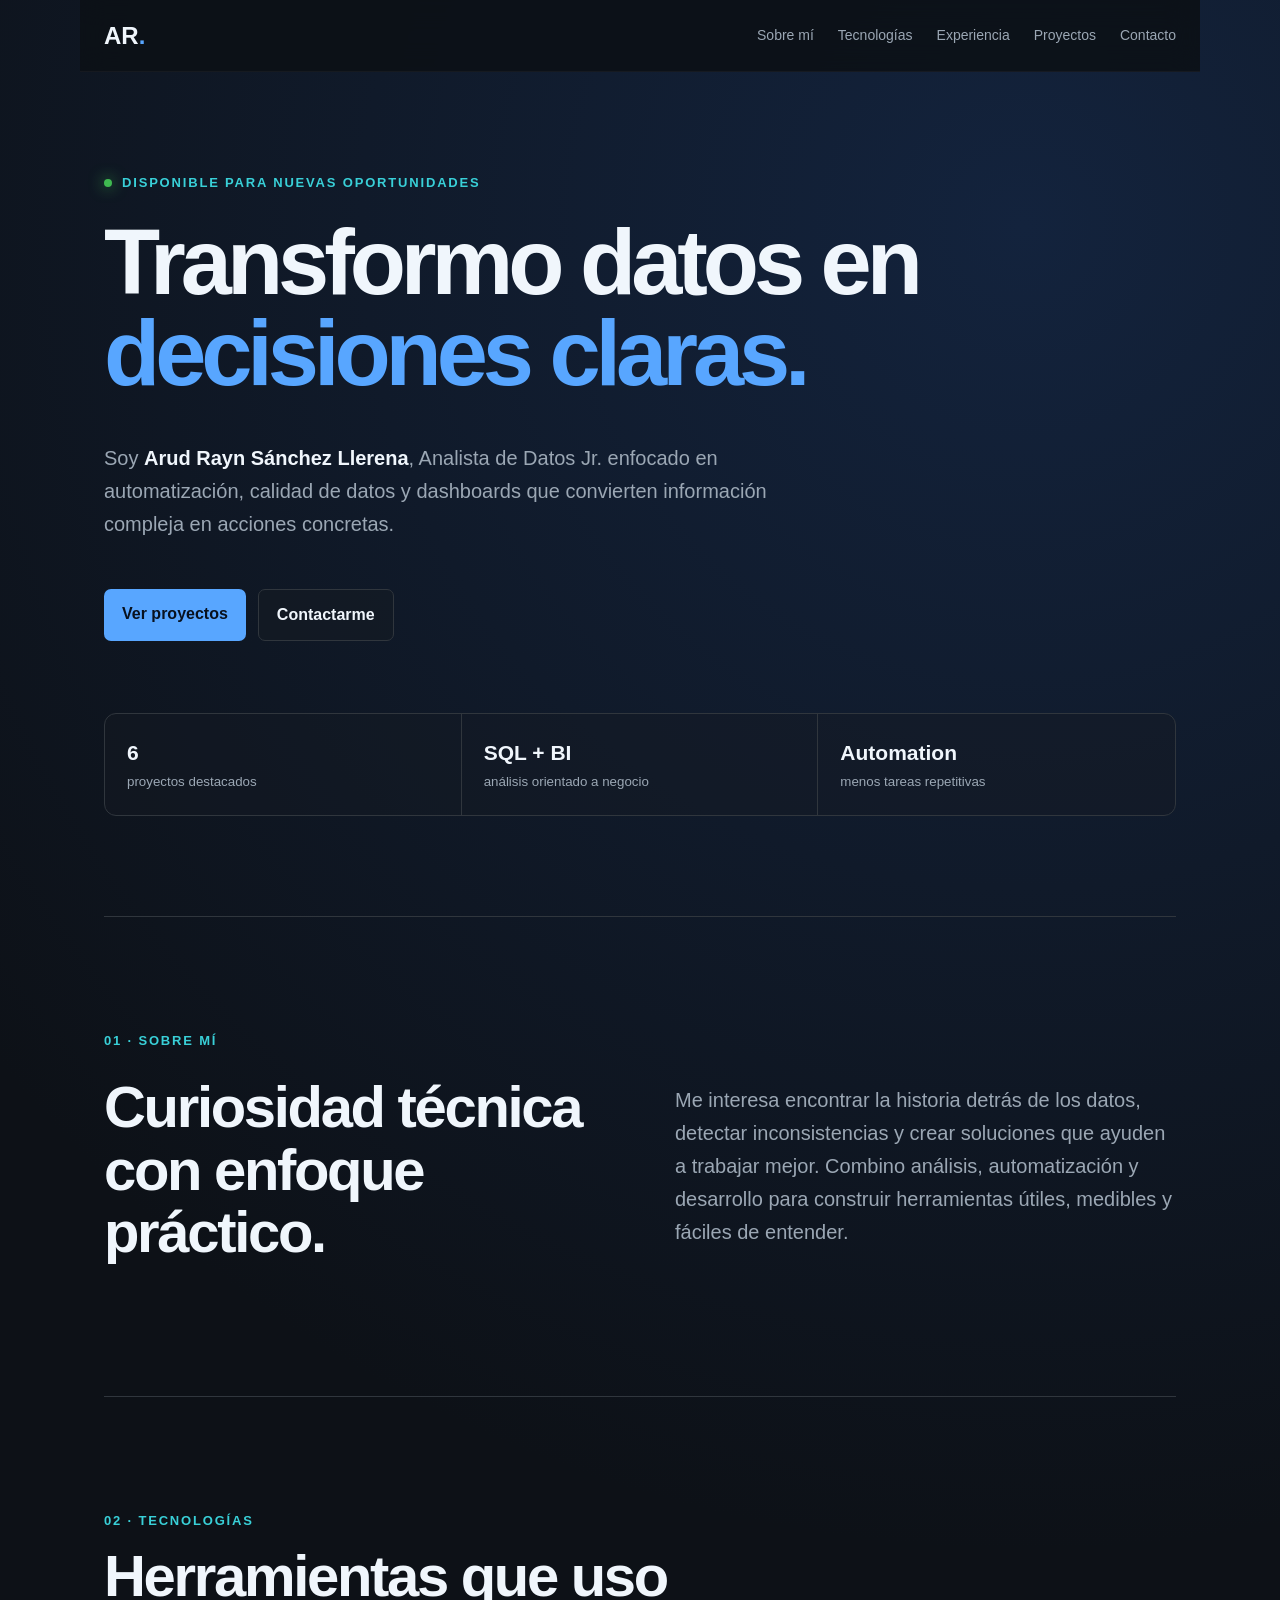
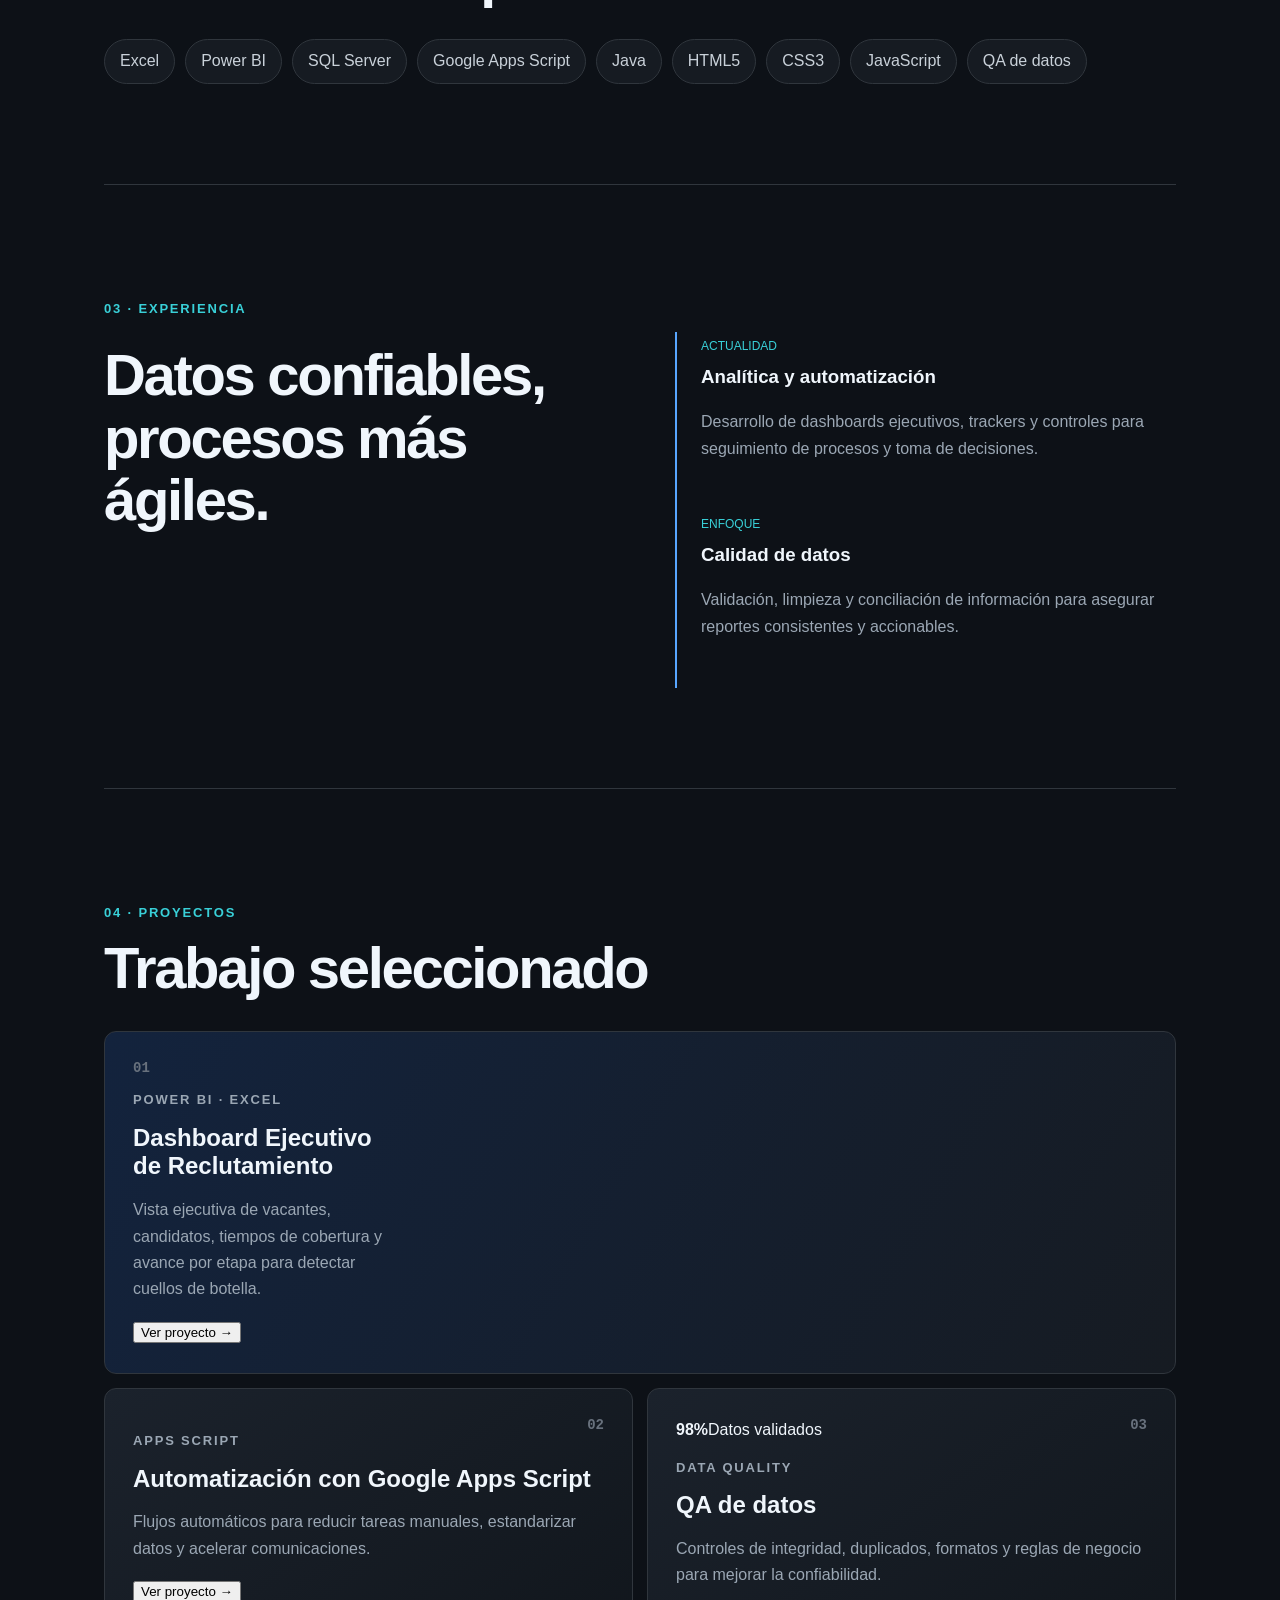
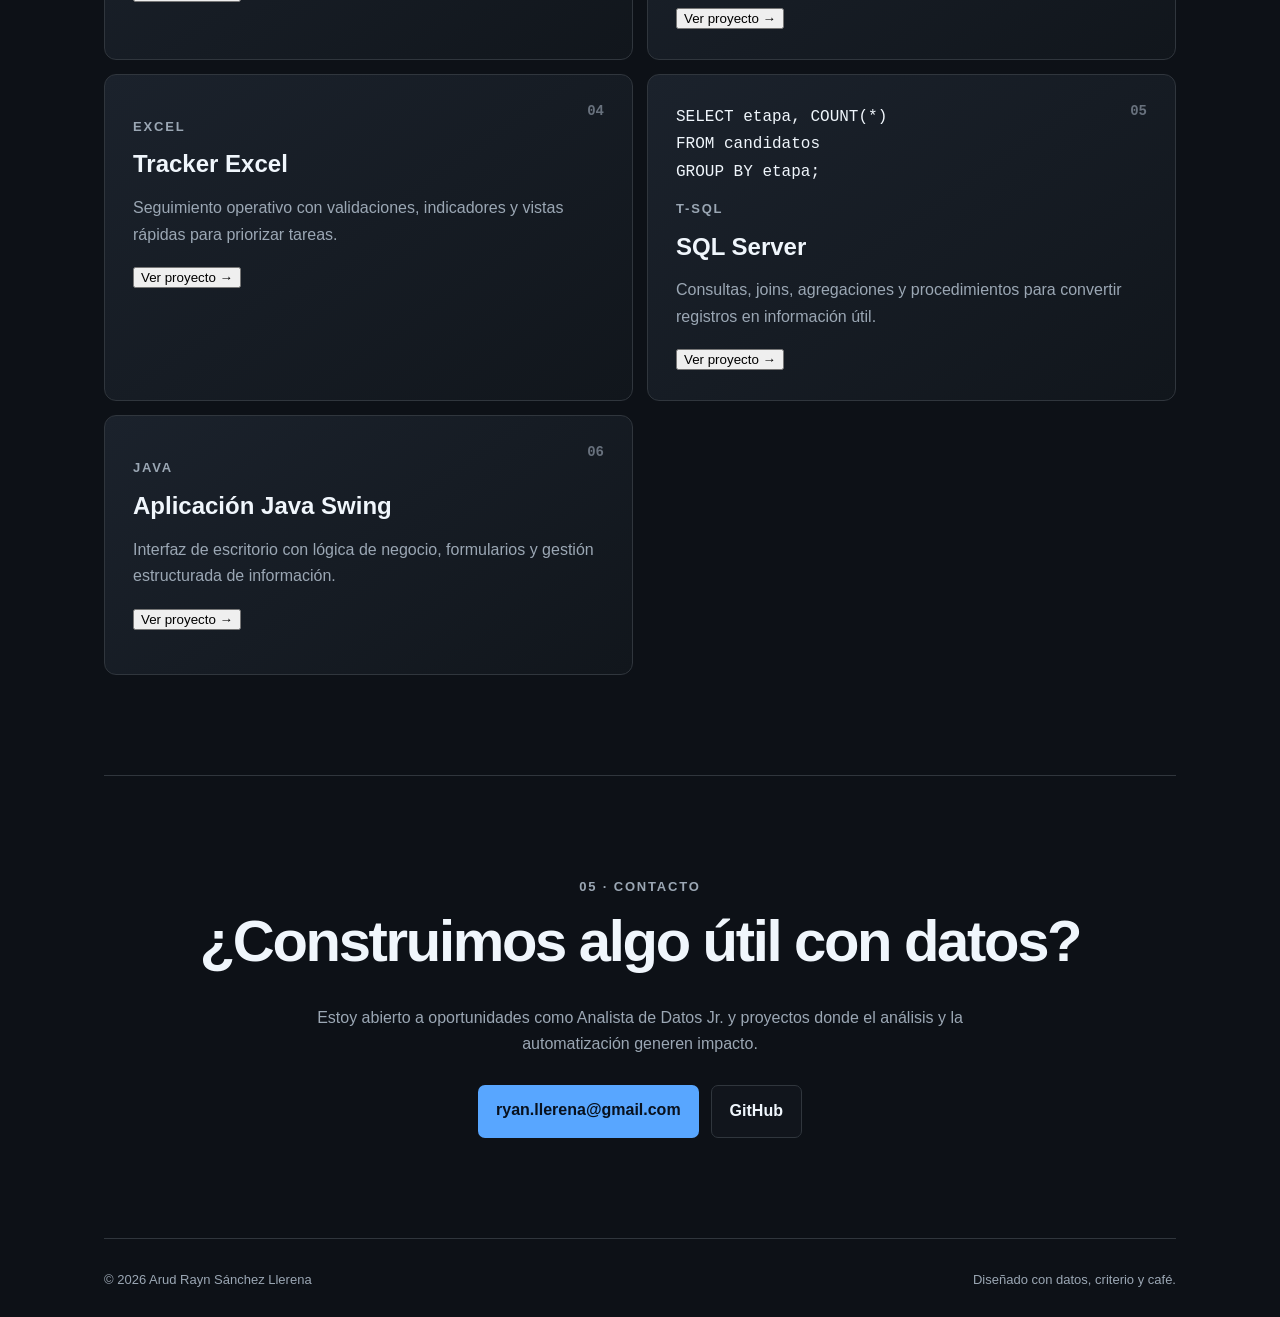
==== index.html @ bf677f5f "Añadir vistas navegables de proyectos" ====
<!doctype html>
<html lang="es">
<head>
  <meta charset="utf-8"><meta name="viewport" content="width=device-width,initial-scale=1">
  <meta name="description" content="Portafolio de Arud Rayn Sánchez Llerena, Analista de Datos Jr.">
  <title>Arud Rayn Sánchez Llerena | Analista de Datos Jr.</title>
  <link rel="stylesheet" href="styles.css"><link rel="stylesheet" href="projects.css">
</head>
<body>
  <header class="nav"><a class="brand" href="#inicio">AR<span>.</span></a><button class="menu" aria-label="Abrir menú" aria-expanded="false">☰</button><nav><a href="#sobre-mi">Sobre mí</a><a href="#tecnologias">Tecnologías</a><a href="#experiencia">Experiencia</a><a href="#proyectos">Proyectos</a><a href="#contacto">Contacto</a></nav></header>
  <main>
    <section id="inicio" class="hero"><div class="eyebrow">Disponible para nuevas oportunidades</div><h1>Transformo datos en <span>decisiones claras.</span></h1><p class="lead">Soy <strong>Arud Rayn Sánchez Llerena</strong>, Analista de Datos Jr. enfocado en automatización, calidad de datos y dashboards que convierten información compleja en acciones concretas.</p><div class="actions"><a class="primary" href="#proyectos">Ver proyectos</a><a class="secondary" href="mailto:ryan.llerena@gmail.com">Contactarme</a></div><div class="metrics"><div><b>6</b><small>proyectos destacados</small></div><div><b>SQL + BI</b><small>análisis orientado a negocio</small></div><div><b>Automation</b><small>menos tareas repetitivas</small></div></div></section>
    <section id="sobre-mi"><p class="kicker">01 · Sobre mí</p><div class="split"><h2>Curiosidad técnica con enfoque práctico.</h2><p>Me interesa encontrar la historia detrás de los datos, detectar inconsistencias y crear soluciones que ayuden a trabajar mejor. Combino análisis, automatización y desarrollo para construir herramientas útiles, medibles y fáciles de entender.</p></div></section>
    <section id="tecnologias"><p class="kicker">02 · Tecnologías</p><h2>Herramientas que uso</h2><div class="chips"><span>Excel</span><span>Power BI</span><span>SQL Server</span><span>Google Apps Script</span><span>Java</span><span>HTML5</span><span>CSS3</span><span>JavaScript</span><span>QA de datos</span></div></section>
    <section id="experiencia"><p class="kicker">03 · Experiencia</p><div class="split"><h2>Datos confiables, procesos más ágiles.</h2><div class="timeline"><article><time>Actualidad</time><h3>Analítica y automatización</h3><p>Desarrollo de dashboards ejecutivos, trackers y controles para seguimiento de procesos y toma de decisiones.</p></article><article><time>Enfoque</time><h3>Calidad de datos</h3><p>Validación, limpieza y conciliación de información para asegurar reportes consistentes y accionables.</p></article></div></div></section>
    <section id="proyectos"><p class="kicker">04 · Proyectos</p><h2>Trabajo seleccionado</h2><div class="grid">
      <article class="featured project" data-project="reclutamiento"><span class="num">01</span><div class="project-preview dashboard"><div class="mini-kpis"><i></i><i></i><i></i></div><div class="mini-chart"><b></b><b></b><b></b><b></b><b></b></div></div><div><p class="tag">Power BI · Excel</p><h3>Dashboard Ejecutivo de Reclutamiento</h3><p>Vista ejecutiva de vacantes, candidatos, tiempos de cobertura y avance por etapa para detectar cuellos de botella.</p><button class="view-project">Ver proyecto →</button></div></article>
      <article class="project" data-project="apps-script"><span class="num">02</span><div class="project-preview flow"><i></i><b></b><i></i><b></b><i></i></div><p class="tag">Apps Script</p><h3>Automatización con Google Apps Script</h3><p>Flujos automáticos para reducir tareas manuales, estandarizar datos y acelerar comunicaciones.</p><button class="view-project">Ver proyecto →</button></article>
      <article class="project" data-project="qa"><span class="num">03</span><div class="project-preview quality"><b>98%</b><span>Datos validados</span><i></i></div><p class="tag">Data Quality</p><h3>QA de datos</h3><p>Controles de integridad, duplicados, formatos y reglas de negocio para mejorar la confiabilidad.</p><button class="view-project">Ver proyecto →</button></article>
      <article class="project" data-project="excel"><span class="num">04</span><div class="project-preview sheet"><i></i><i></i><i></i><i></i><i></i><i></i><i></i><i></i></div><p class="tag">Excel</p><h3>Tracker Excel</h3><p>Seguimiento operativo con validaciones, indicadores y vistas rápidas para priorizar tareas.</p><button class="view-project">Ver proyecto →</button></article>
      <article class="project" data-project="sql"><span class="num">05</span><div class="project-preview code"><code>SELECT etapa, COUNT(*)<br>FROM candidatos<br>GROUP BY etapa;</code></div><p class="tag">T-SQL</p><h3>SQL Server</h3><p>Consultas, joins, agregaciones y procedimientos para convertir registros en información útil.</p><button class="view-project">Ver proyecto →</button></article>
      <article class="project" data-project="java"><span class="num">06</span><div class="project-preview window"><i></i><div><b></b><b></b><b></b></div></div><p class="tag">Java</p><h3>Aplicación Java Swing</h3><p>Interfaz de escritorio con lógica de negocio, formularios y gestión estructurada de información.</p><button class="view-project">Ver proyecto →</button></article>
    </div></section>
    <dialog id="project-dialog"><button class="close" aria-label="Cerrar">×</button><p class="kicker" id="modal-tag"></p><h2 id="modal-title"></h2><p id="modal-description"></p><div class="case-grid"><div><small>Objetivo</small><p id="modal-objective"></p></div><div><small>Proceso</small><p id="modal-process"></p></div><div><small>Herramientas</small><p id="modal-tools"></p></div></div><p class="demo-note">Caso demostrativo del portafolio. Las capturas y archivos reales se pueden incorporar después.</p></dialog>
    <section id="contacto" class="contact"><p class="kicker">05 · Contacto</p><h2>¿Construimos algo útil con datos?</h2><p>Estoy abierto a oportunidades como Analista de Datos Jr. y proyectos donde el análisis y la automatización generen impacto.</p><div class="actions"><a class="primary" href="mailto:ryan.llerena@gmail.com">ryan.llerena@gmail.com</a><a class="secondary" href="https://github.com/ryanllerena-oss" target="_blank" rel="noreferrer">GitHub</a></div></section>
  </main><footer><span>© <span id="year"></span> Arud Rayn Sánchez Llerena</span><span>Diseñado con datos, criterio y café.</span></footer><script src="script.js"></script><script src="projects.js"></script>
</body></html>
---- styles.css ----
:root{--bg:#0d1117;--panel:#161b22;--line:#30363d;--text:#f0f6fc;--muted:#9ba7b4;--blue:#58a6ff;--cyan:#39d0d8;--max:1120px}*{box-sizing:border-box}html{scroll-behavior:smooth}body{margin:0;background:radial-gradient(circle at 80% 5%,#13233d 0,transparent 30%),var(--bg);color:var(--text);font:16px/1.65 Inter,"Segoe UI",sans-serif}.nav{height:72px;display:flex;align-items:center;justify-content:space-between;max-width:var(--max);margin:auto;padding:0 24px;position:sticky;top:0;z-index:10;background:#0d1117e8;backdrop-filter:blur(14px);border-bottom:1px solid #ffffff0a}.brand{font-size:24px;font-weight:800;color:var(--text);text-decoration:none}.brand span,.hero h1 span{color:var(--blue)}nav{display:flex;gap:24px}nav a{color:var(--muted);text-decoration:none;font-size:14px}nav a:hover{color:var(--text)}.menu{display:none;background:none;border:0;color:white;font-size:24px}main,footer{max-width:var(--max);margin:auto;padding:0 24px}section{padding:100px 0;border-bottom:1px solid var(--line)}.hero{min-height:calc(100vh - 72px);display:flex;flex-direction:column;justify-content:center}.eyebrow,.kicker,.tag{color:var(--cyan);font-size:13px;text-transform:uppercase;letter-spacing:.14em;font-weight:700}.eyebrow:before{content:"";display:inline-block;width:8px;height:8px;border-radius:50%;background:#3fb950;box-shadow:0 0 15px #3fb950;margin-right:10px}.hero h1{max-width:900px;font-size:clamp(48px,8vw,92px);line-height:.98;letter-spacing:-.055em;margin:24px 0}.lead{max-width:740px;color:var(--muted);font-size:20px}.lead strong{color:var(--text)}.actions{display:flex;gap:12px;margin-top:28px}.actions a{padding:12px 18px;border-radius:7px;text-decoration:none;font-weight:700}.primary{background:var(--blue);color:#08111e}.secondary{border:1px solid var(--line);color:var(--text);background:#161b2288}.metrics{display:grid;grid-template-columns:repeat(3,1fr);margin-top:72px;border:1px solid var(--line);border-radius:12px;background:#161b2270}.metrics div{padding:22px;border-right:1px solid var(--line)}.metrics div:last-child{border:0}.metrics b,.metrics small{display:block}.metrics b{font-size:21px}.metrics small{color:var(--muted)}h2{font-size:clamp(34px,5vw,58px);line-height:1.08;letter-spacing:-.04em;margin:12px 0 32px}.split{display:grid;grid-template-columns:1fr 1fr;gap:70px}.split>p{font-size:20px;color:var(--muted)}.chips{display:flex;flex-wrap:wrap;gap:10px}.chips span{background:var(--panel);border:1px solid var(--line);border-radius:100px;padding:8px 15px;color:#c9d1d9}.timeline article{border-left:2px solid var(--blue);padding:0 0 32px 24px}.timeline time{color:var(--cyan);font-size:12px;text-transform:uppercase}.timeline h3{margin:4px 0}.timeline p,.grid p,.contact>p{color:var(--muted)}.grid{display:grid;grid-template-columns:repeat(2,1fr);gap:14px}.grid article{min-height:260px;background:linear-gradient(145deg,#1b222c,#11161c);border:1px solid var(--line);border-radius:12px;padding:28px;transition:.25s}.grid article:hover{transform:translateY(-4px);border-color:#58a6ff80}.grid .featured{grid-column:span 2;display:grid;grid-template-columns:1fr 3fr;background:linear-gradient(120deg,#13233d,#161b22)}.num{float:right;color:#68717d;font:700 14px monospace}.grid h3{font-size:24px;line-height:1.2;margin:10px 0}.contact{text-align:center}.contact p{max-width:650px;margin:auto}.contact .actions{justify-content:center}footer{display:flex;justify-content:space-between;padding-top:30px;padding-bottom:30px;color:var(--muted);font-size:13px}@media(max-width:720px){nav{display:none;position:absolute;top:72px;left:0;right:0;padding:24px;background:var(--panel);flex-direction:column}nav.open{display:flex}.menu{display:block}.hero h1{font-size:52px}.metrics,.split,.grid{grid-template-columns:1fr}.metrics div{border-right:0;border-bottom:1px solid var(--line)}.grid .featured{grid-column:auto;display:block}section{padding:72px 0}.actions{flex-wrap:wrap}footer{display:block}.split{gap:20px}}
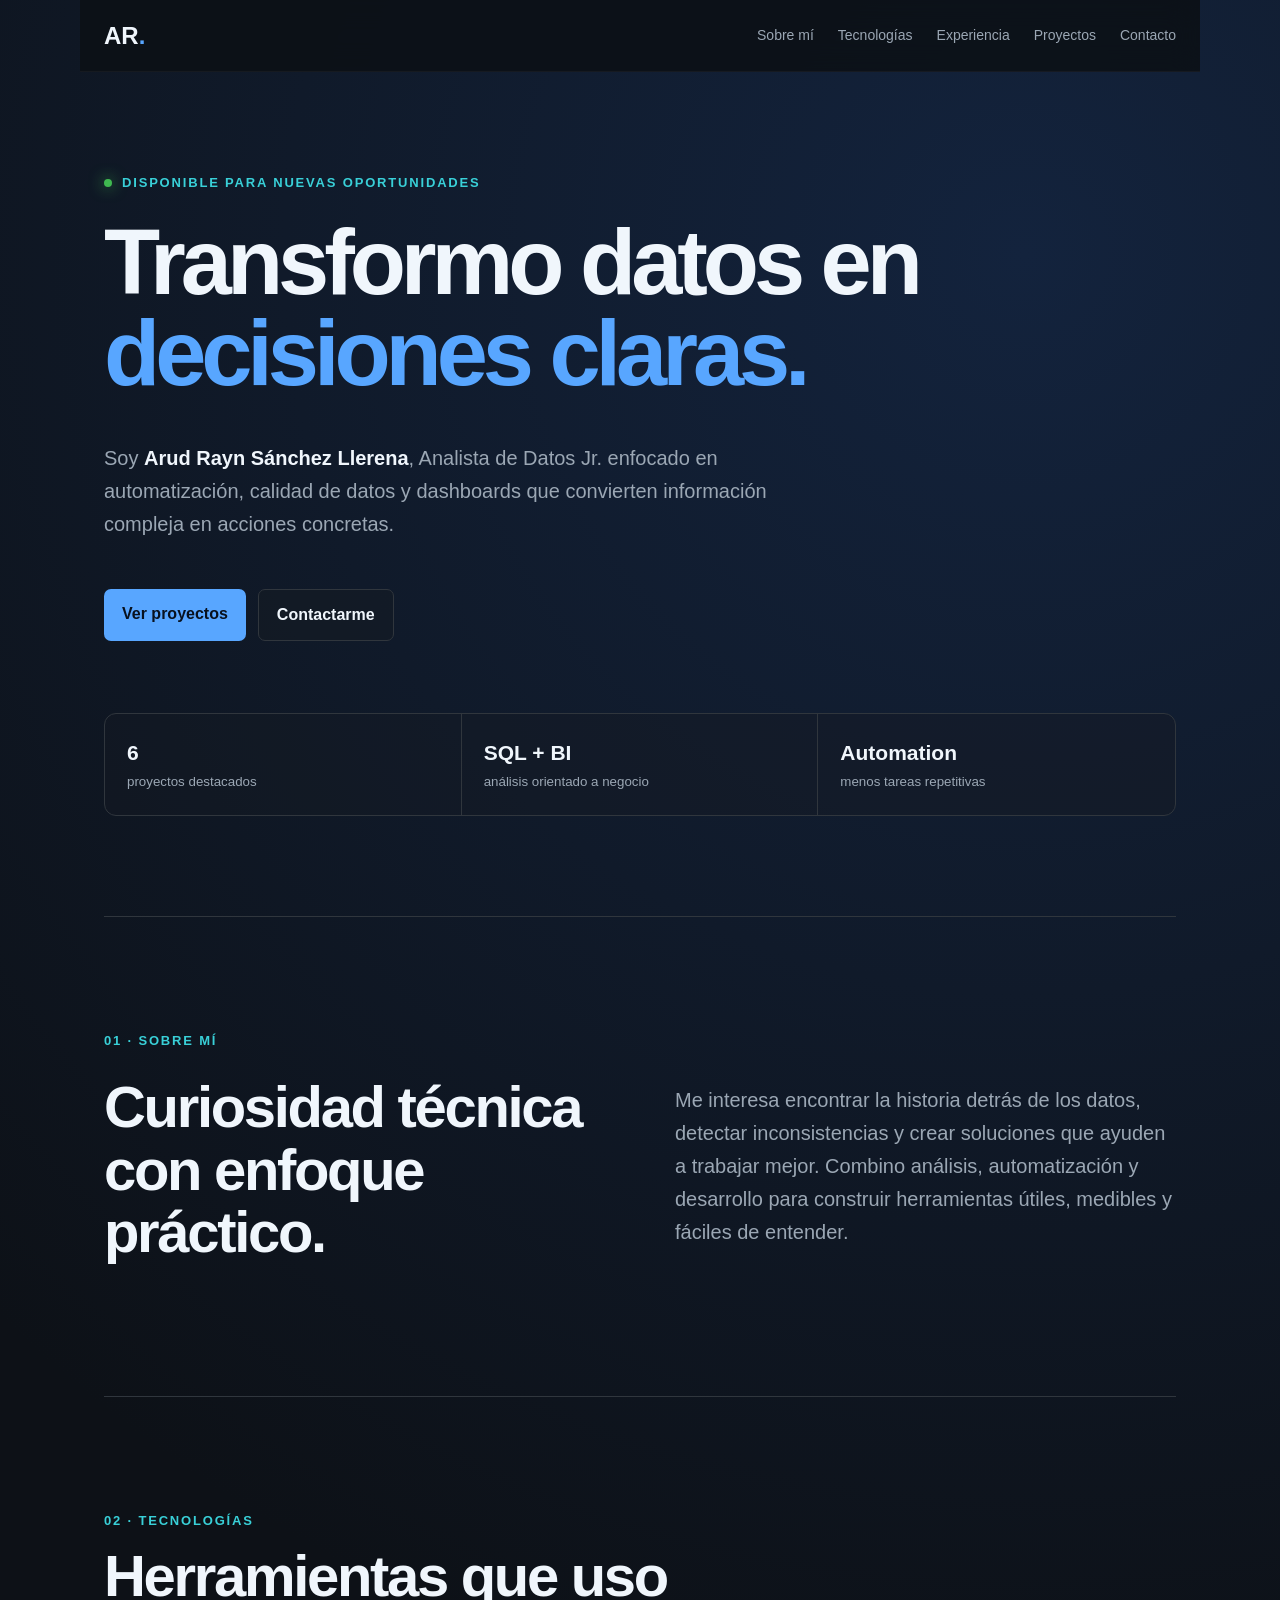
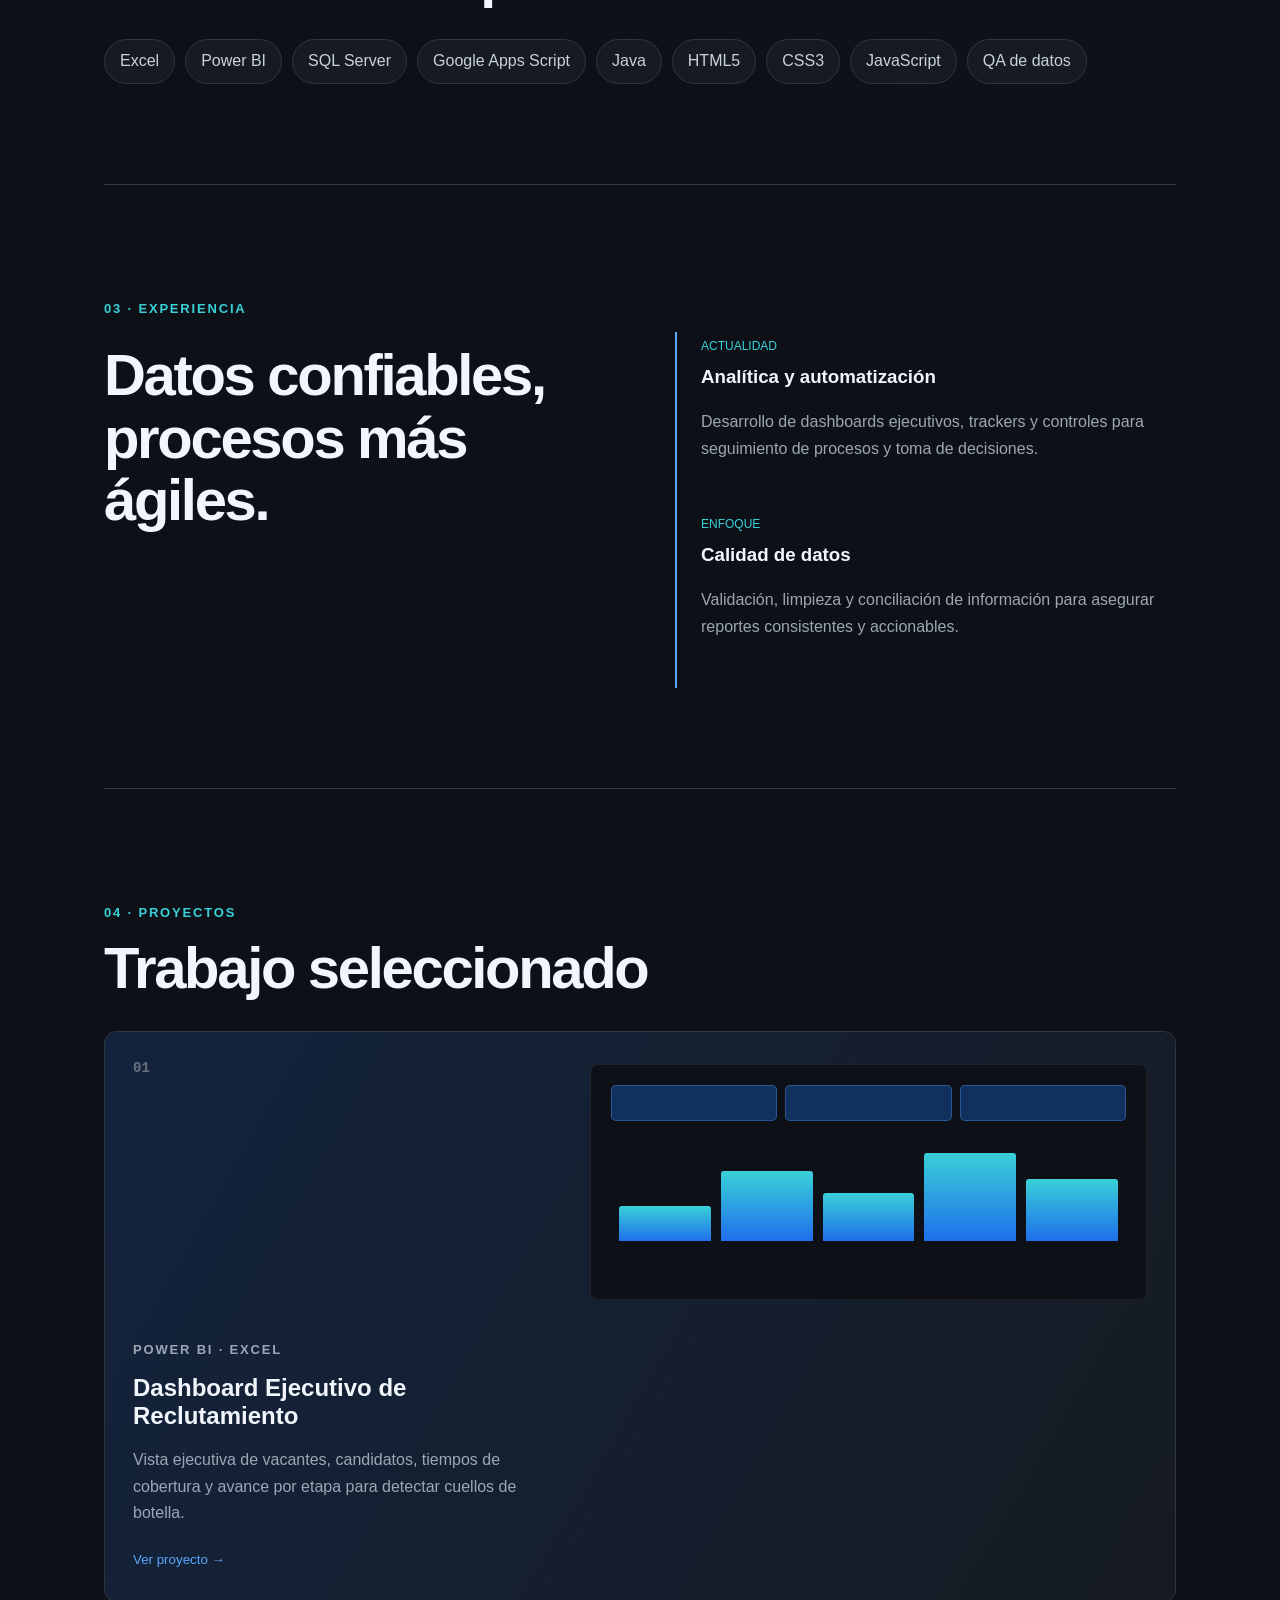
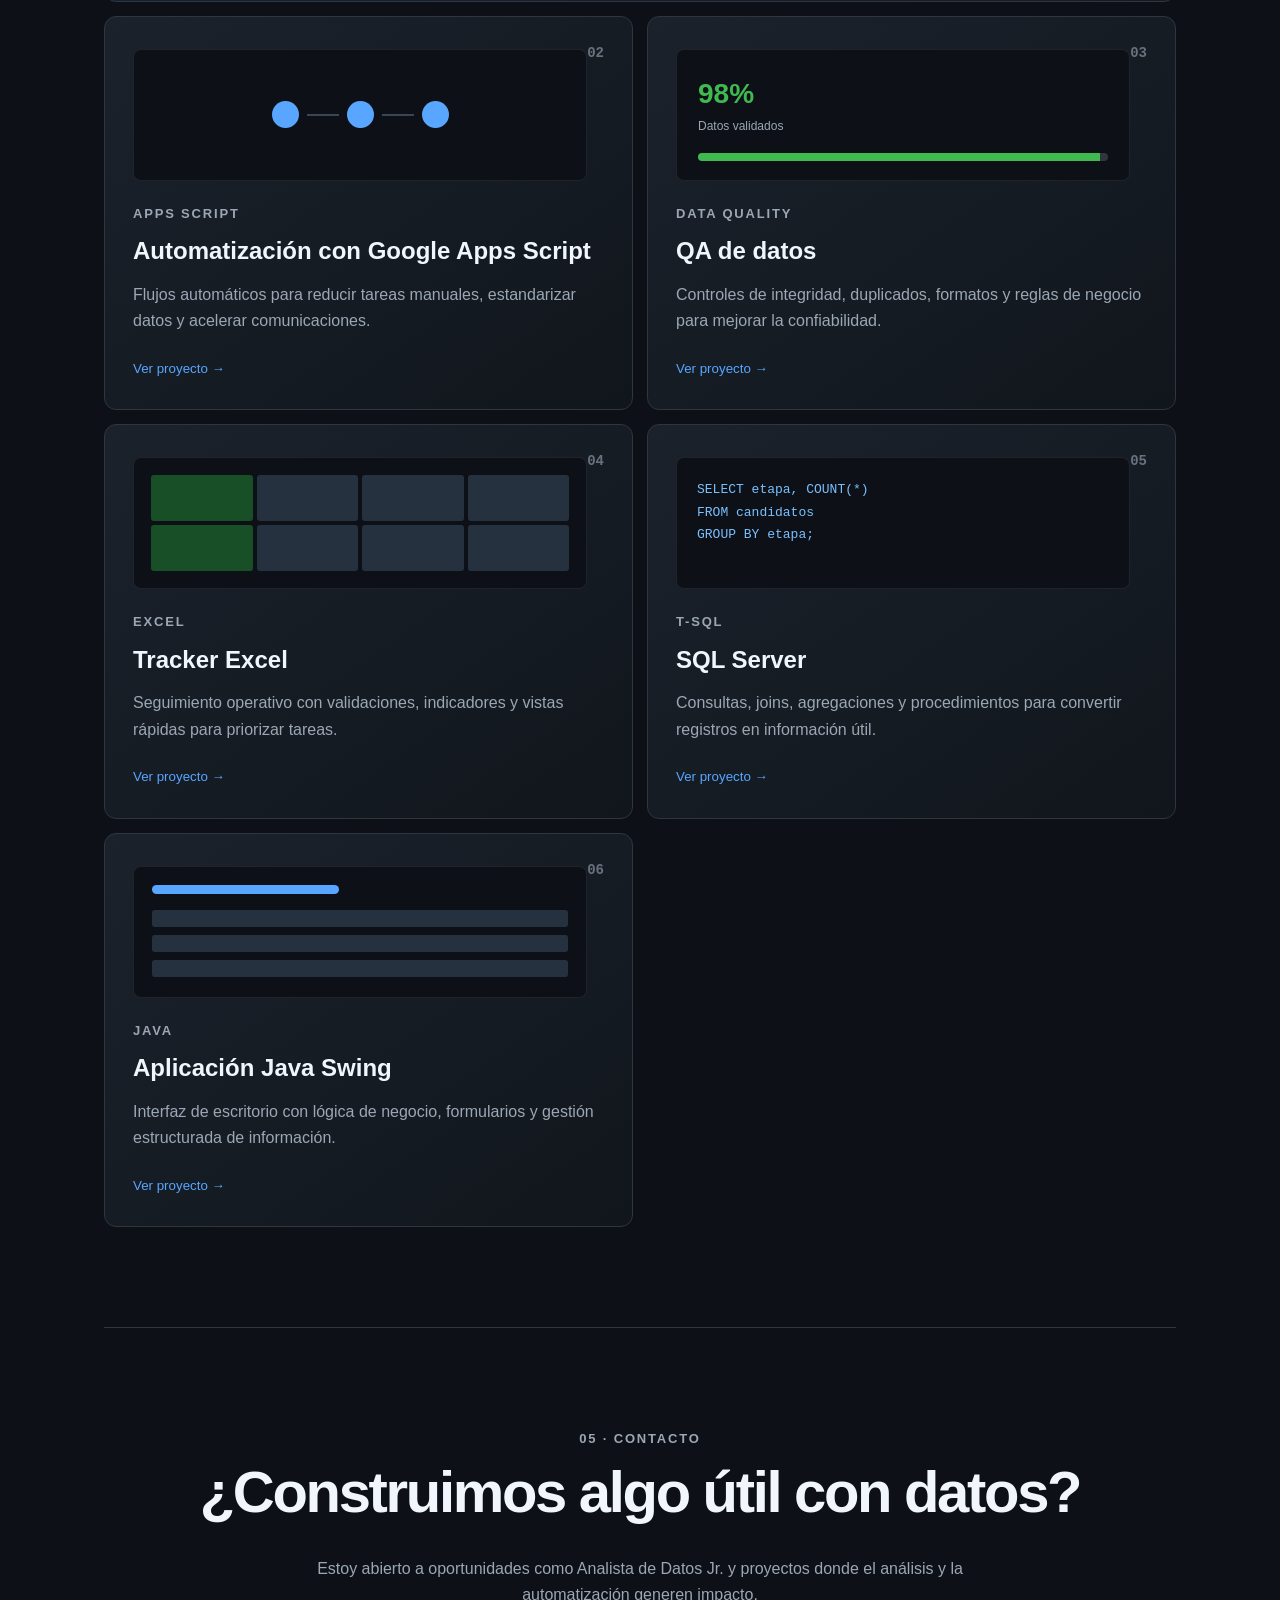
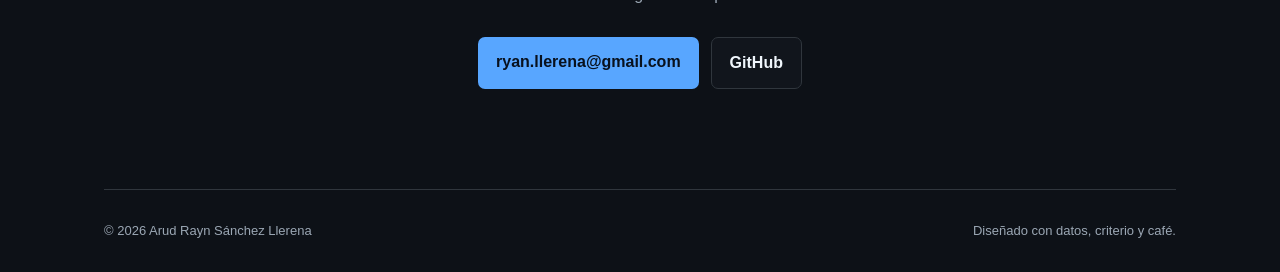
==== commit e8587052: "Corregir contenido de fichas de proyectos" ====
--- a/index.html
+++ b/index.html
@@ -23,5 +23,5 @@
     </div></section>
     <dialog id="project-dialog"><button class="close" aria-label="Cerrar">×</button><p class="kicker" id="modal-tag"></p><h2 id="modal-title"></h2><p id="modal-description"></p><div class="case-grid"><div><small>Objetivo</small><p id="modal-objective"></p></div><div><small>Proceso</small><p id="modal-process"></p></div><div><small>Herramientas</small><p id="modal-tools"></p></div></div><p class="demo-note">Caso demostrativo del portafolio. Las capturas y archivos reales se pueden incorporar después.</p></dialog>
     <section id="contacto" class="contact"><p class="kicker">05 · Contacto</p><h2>¿Construimos algo útil con datos?</h2><p>Estoy abierto a oportunidades como Analista de Datos Jr. y proyectos donde el análisis y la automatización generen impacto.</p><div class="actions"><a class="primary" href="mailto:ryan.llerena@gmail.com">ryan.llerena@gmail.com</a><a class="secondary" href="https://github.com/ryanllerena-oss" target="_blank" rel="noreferrer">GitHub</a></div></section>
-  </main><footer><span>© <span id="year"></span> Arud Rayn Sánchez Llerena</span><span>Diseñado con datos, criterio y café.</span></footer><script src="script.js"></script><script src="projects.js"></script>
+  </main><footer><span>© <span id="year"></span> Arud Rayn Sánchez Llerena</span><span>Diseñado con datos, criterio y café.</span></footer><script src="script.js"></script><script src="projects-v2.js"></script>
 </body></html>
--- a/projects.css
+++ b/projects.css
@@ -0,0 +1 @@
+.grid article{min-height:360px}.grid .featured{grid-template-columns:1.15fr 1.5fr;gap:30px}.project-preview{height:132px;margin:4px 0 22px;border:1px solid #ffffff14;border-radius:8px;background:#0d1117;overflow:hidden}.dashboard{height:100%;min-height:210px;padding:20px}.mini-kpis{display:flex;gap:8px}.mini-kpis i{height:36px;flex:1;background:#1f6feb55;border:1px solid #58a6ff55;border-radius:5px}.mini-chart{height:120px;display:flex;align-items:end;gap:10px;padding:20px 8px 0}.mini-chart b{flex:1;background:linear-gradient(var(--cyan),#1f6feb);border-radius:3px 3px 0 0}.mini-chart b:nth-child(1){height:35%}.mini-chart b:nth-child(2){height:70%}.mini-chart b:nth-child(3){height:48%}.mini-chart b:nth-child(4){height:88%}.mini-chart b:nth-child(5){height:62%}.flow{display:flex;align-items:center;justify-content:center;gap:8px}.flow i{width:27px;height:27px;border-radius:50%;background:#58a6ff}.flow b{width:32px;height:2px;background:#3a4653}.quality{padding:21px}.quality b,.quality span{display:block}.quality b{font-size:28px;color:#3fb950}.quality span{color:var(--muted);font-size:12px}.quality i{display:block;height:8px;margin-top:16px;border-radius:8px;background:linear-gradient(90deg,#3fb950 98%,#30363d 98%)}.sheet{display:grid;grid-template-columns:repeat(4,1fr);gap:4px;padding:17px}.sheet i{border-radius:3px;background:#263140}.sheet i:nth-child(1),.sheet i:nth-child(5){background:#23863688}.code{padding:20px;color:#79c0ff;font-size:13px}.window{padding:18px}.window>i{display:block;width:45%;height:9px;background:#58a6ff;border-radius:5px;margin-bottom:16px}.window div{display:grid;gap:8px}.window b{height:17px;background:#263140;border-radius:3px}.view-project{margin-top:10px;padding:0;background:none;border:0;color:var(--blue);font:700 14px inherit;cursor:pointer}.view-project:hover{text-decoration:underline}dialog{max-width:720px;width:calc(100% - 40px);color:var(--text);background:#161b22;border:1px solid var(--line);border-radius:14px;padding:42px;box-shadow:0 25px 80px #000b}dialog::backdrop{background:#05080dbb;backdrop-filter:blur(6px)}dialog h2{font-size:40px}.close{position:absolute;right:18px;top:14px;border:0;background:none;color:var(--muted);font-size:28px;cursor:pointer}.case-grid{display:grid;grid-template-columns:repeat(3,1fr);gap:10px;margin-top:28px}.case-grid div{background:#0d1117;border:1px solid var(--line);border-radius:8px;padding:15px}.case-grid small{color:var(--cyan);text-transform:uppercase;font-weight:700}.case-grid p,.demo-note{color:var(--muted)}.demo-note{font-size:12px;border-top:1px solid var(--line);padding-top:18px;margin-top:20px}@media(max-width:720px){.case-grid{grid-template-columns:1fr}.dashboard{height:180px;min-height:0}dialog{padding:32px 22px}dialog h2{font-size:30px}}
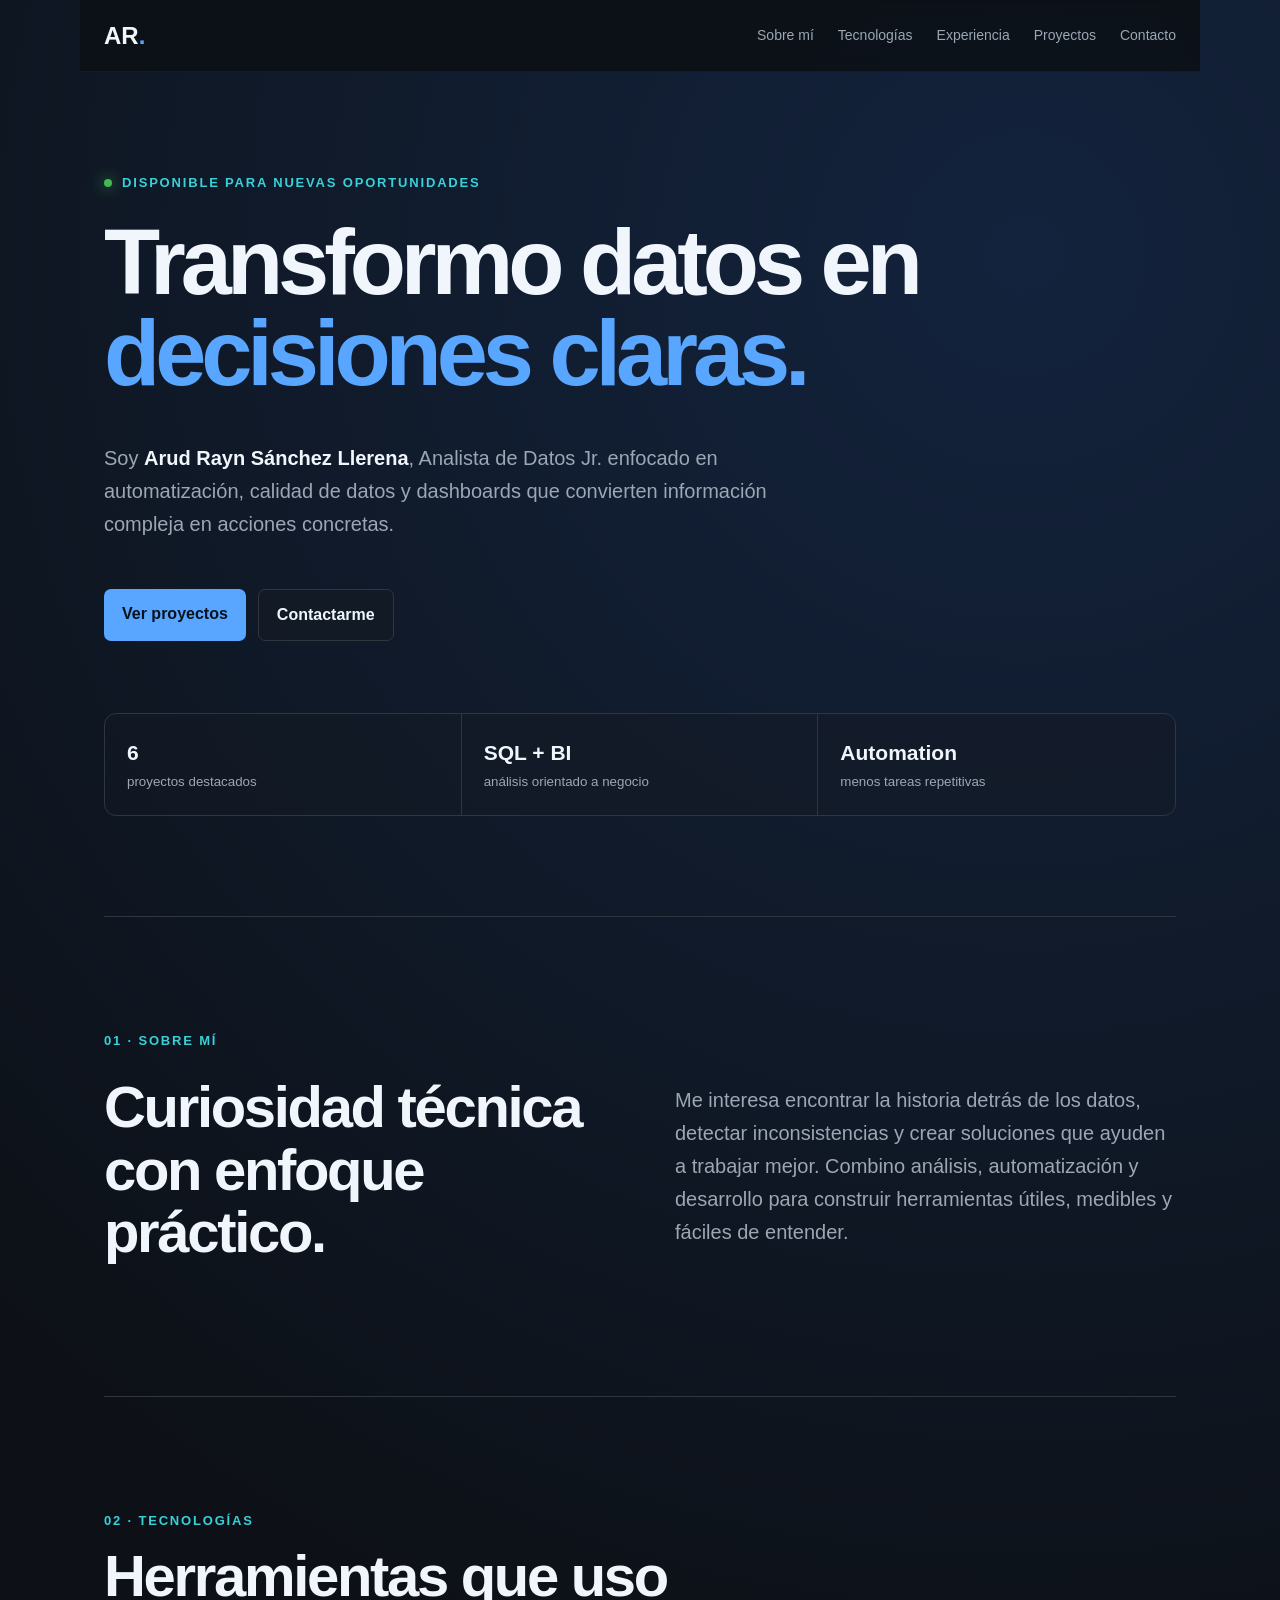
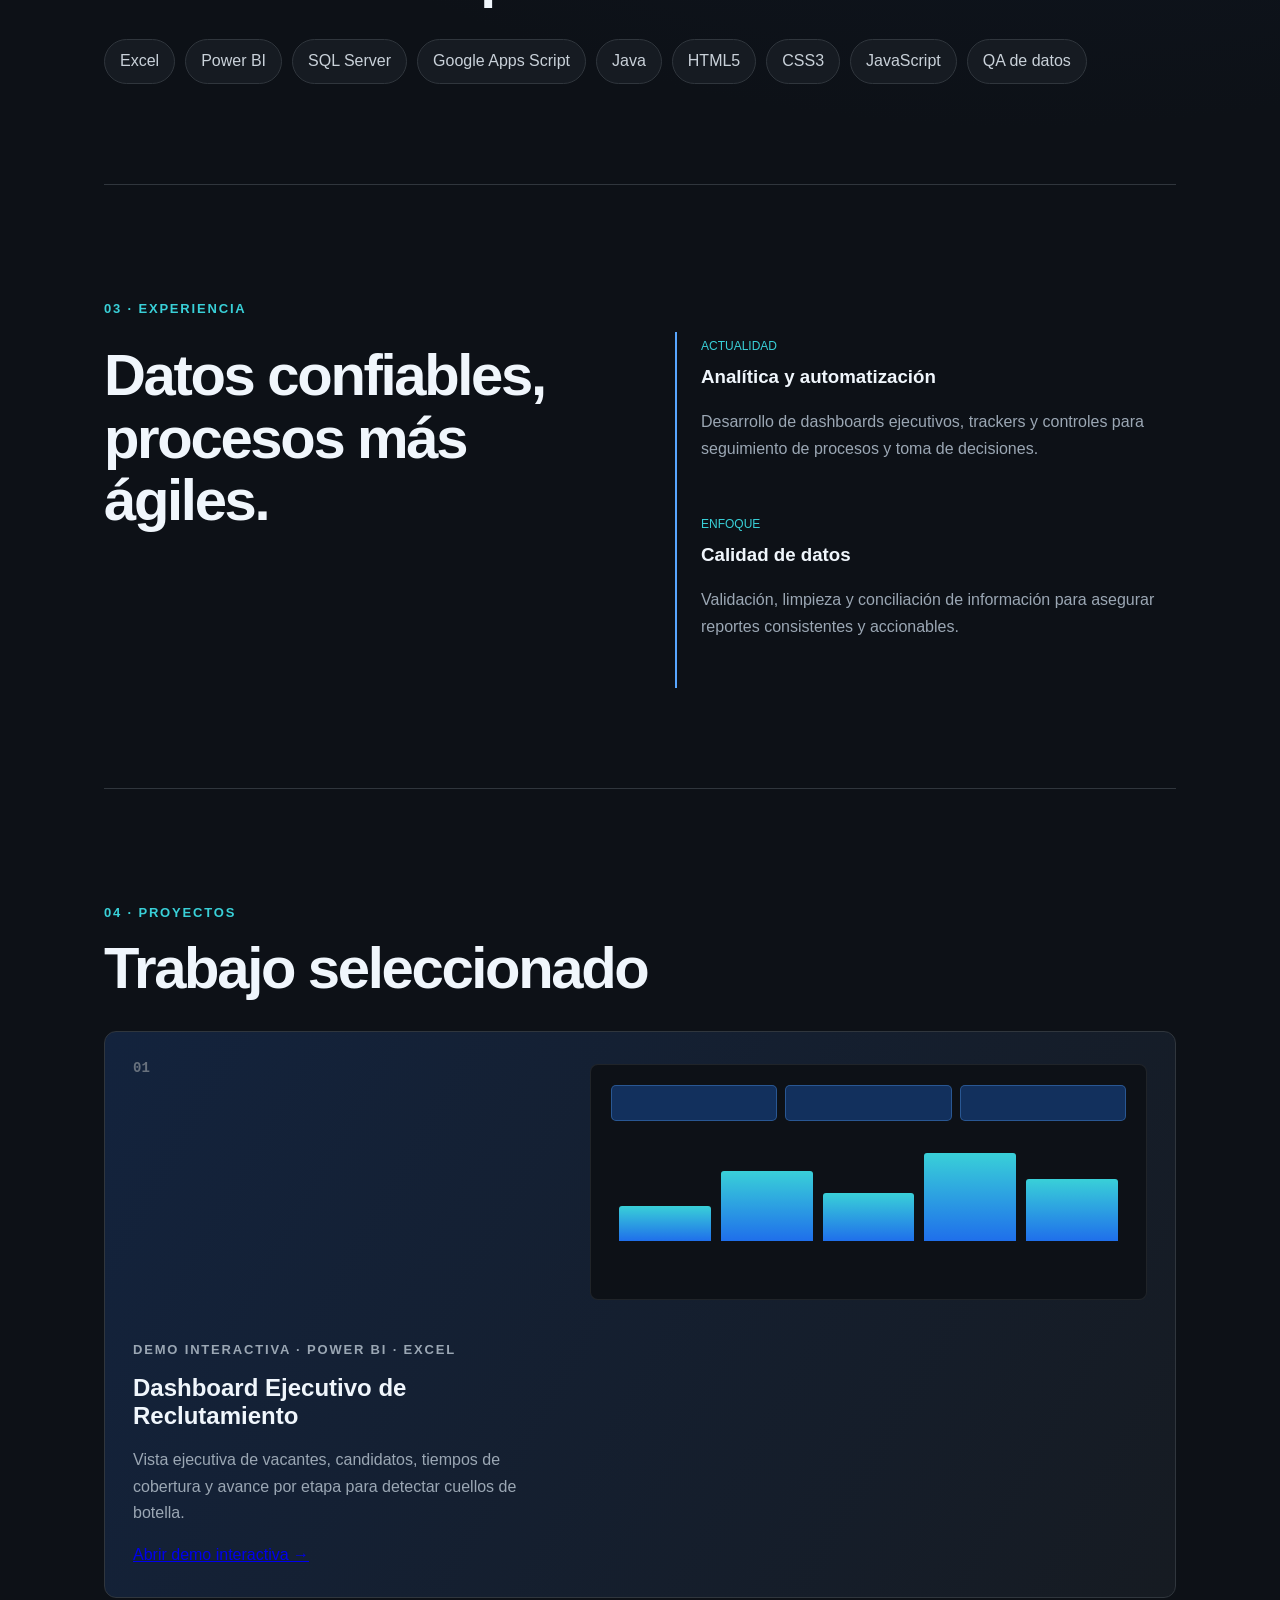
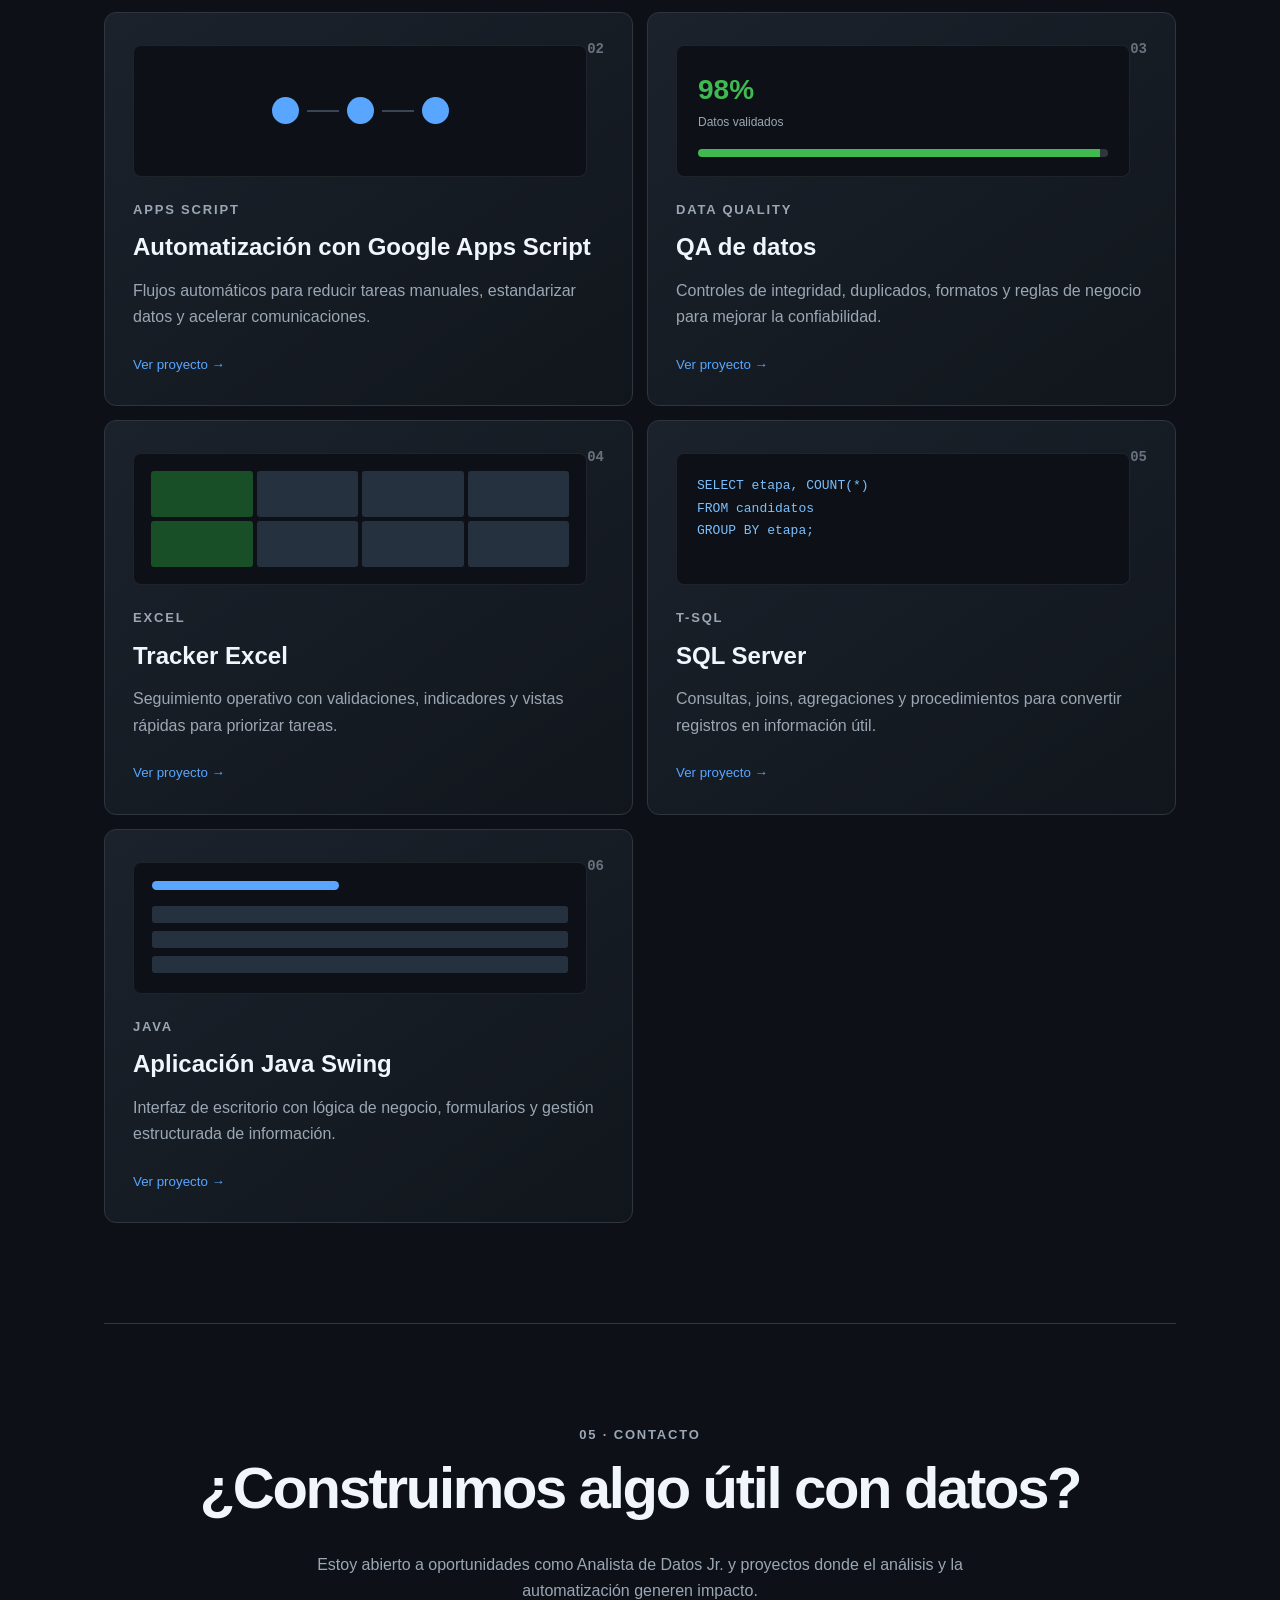
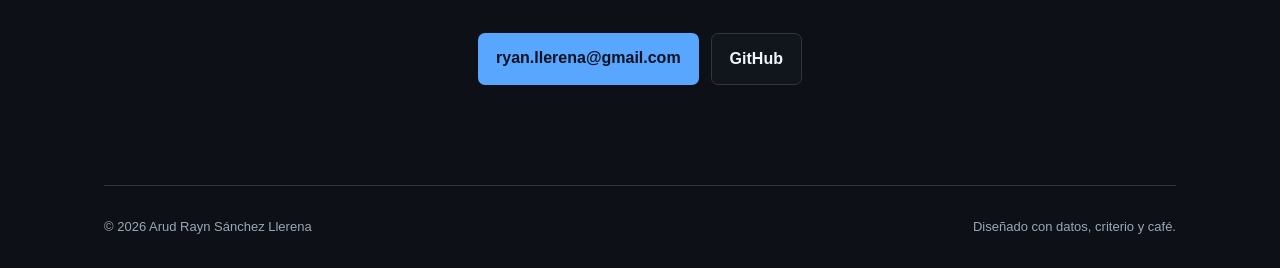
==== commit ea8e09a6: "Añadir demo interactiva de reclutamiento" ====
--- a/index.html
+++ b/index.html
@@ -4,7 +4,7 @@
   <meta charset="utf-8"><meta name="viewport" content="width=device-width,initial-scale=1">
   <meta name="description" content="Portafolio de Arud Rayn Sánchez Llerena, Analista de Datos Jr.">
   <title>Arud Rayn Sánchez Llerena | Analista de Datos Jr.</title>
-  <link rel="stylesheet" href="styles.css"><link rel="stylesheet" href="projects.css">
+  <link rel="stylesheet" href="styles.css"><link rel="stylesheet" href="projects.css"><link rel="stylesheet" href="demo-link.css">
 </head>
 <body>
   <header class="nav"><a class="brand" href="#inicio">AR<span>.</span></a><button class="menu" aria-label="Abrir menú" aria-expanded="false">☰</button><nav><a href="#sobre-mi">Sobre mí</a><a href="#tecnologias">Tecnologías</a><a href="#experiencia">Experiencia</a><a href="#proyectos">Proyectos</a><a href="#contacto">Contacto</a></nav></header>
@@ -14,7 +14,7 @@
     <section id="tecnologias"><p class="kicker">02 · Tecnologías</p><h2>Herramientas que uso</h2><div class="chips"><span>Excel</span><span>Power BI</span><span>SQL Server</span><span>Google Apps Script</span><span>Java</span><span>HTML5</span><span>CSS3</span><span>JavaScript</span><span>QA de datos</span></div></section>
     <section id="experiencia"><p class="kicker">03 · Experiencia</p><div class="split"><h2>Datos confiables, procesos más ágiles.</h2><div class="timeline"><article><time>Actualidad</time><h3>Analítica y automatización</h3><p>Desarrollo de dashboards ejecutivos, trackers y controles para seguimiento de procesos y toma de decisiones.</p></article><article><time>Enfoque</time><h3>Calidad de datos</h3><p>Validación, limpieza y conciliación de información para asegurar reportes consistentes y accionables.</p></article></div></div></section>
     <section id="proyectos"><p class="kicker">04 · Proyectos</p><h2>Trabajo seleccionado</h2><div class="grid">
-      <article class="featured project" data-project="reclutamiento"><span class="num">01</span><div class="project-preview dashboard"><div class="mini-kpis"><i></i><i></i><i></i></div><div class="mini-chart"><b></b><b></b><b></b><b></b><b></b></div></div><div><p class="tag">Power BI · Excel</p><h3>Dashboard Ejecutivo de Reclutamiento</h3><p>Vista ejecutiva de vacantes, candidatos, tiempos de cobertura y avance por etapa para detectar cuellos de botella.</p><button class="view-project">Ver proyecto →</button></div></article>
+      <article class="featured project" data-project="reclutamiento"><span class="num">01</span><div class="project-preview dashboard"><div class="mini-kpis"><i></i><i></i><i></i></div><div class="mini-chart"><b></b><b></b><b></b><b></b><b></b></div></div><div><p class="tag">Demo interactiva · Power BI · Excel</p><h3>Dashboard Ejecutivo de Reclutamiento</h3><p>Vista ejecutiva de vacantes, candidatos, tiempos de cobertura y avance por etapa para detectar cuellos de botella.</p><a class="open-demo" href="dashboard.html">Abrir demo interactiva →</a></div></article>
       <article class="project" data-project="apps-script"><span class="num">02</span><div class="project-preview flow"><i></i><b></b><i></i><b></b><i></i></div><p class="tag">Apps Script</p><h3>Automatización con Google Apps Script</h3><p>Flujos automáticos para reducir tareas manuales, estandarizar datos y acelerar comunicaciones.</p><button class="view-project">Ver proyecto →</button></article>
       <article class="project" data-project="qa"><span class="num">03</span><div class="project-preview quality"><b>98%</b><span>Datos validados</span><i></i></div><p class="tag">Data Quality</p><h3>QA de datos</h3><p>Controles de integridad, duplicados, formatos y reglas de negocio para mejorar la confiabilidad.</p><button class="view-project">Ver proyecto →</button></article>
       <article class="project" data-project="excel"><span class="num">04</span><div class="project-preview sheet"><i></i><i></i><i></i><i></i><i></i><i></i><i></i><i></i></div><p class="tag">Excel</p><h3>Tracker Excel</h3><p>Seguimiento operativo con validaciones, indicadores y vistas rápidas para priorizar tareas.</p><button class="view-project">Ver proyecto →</button></article>
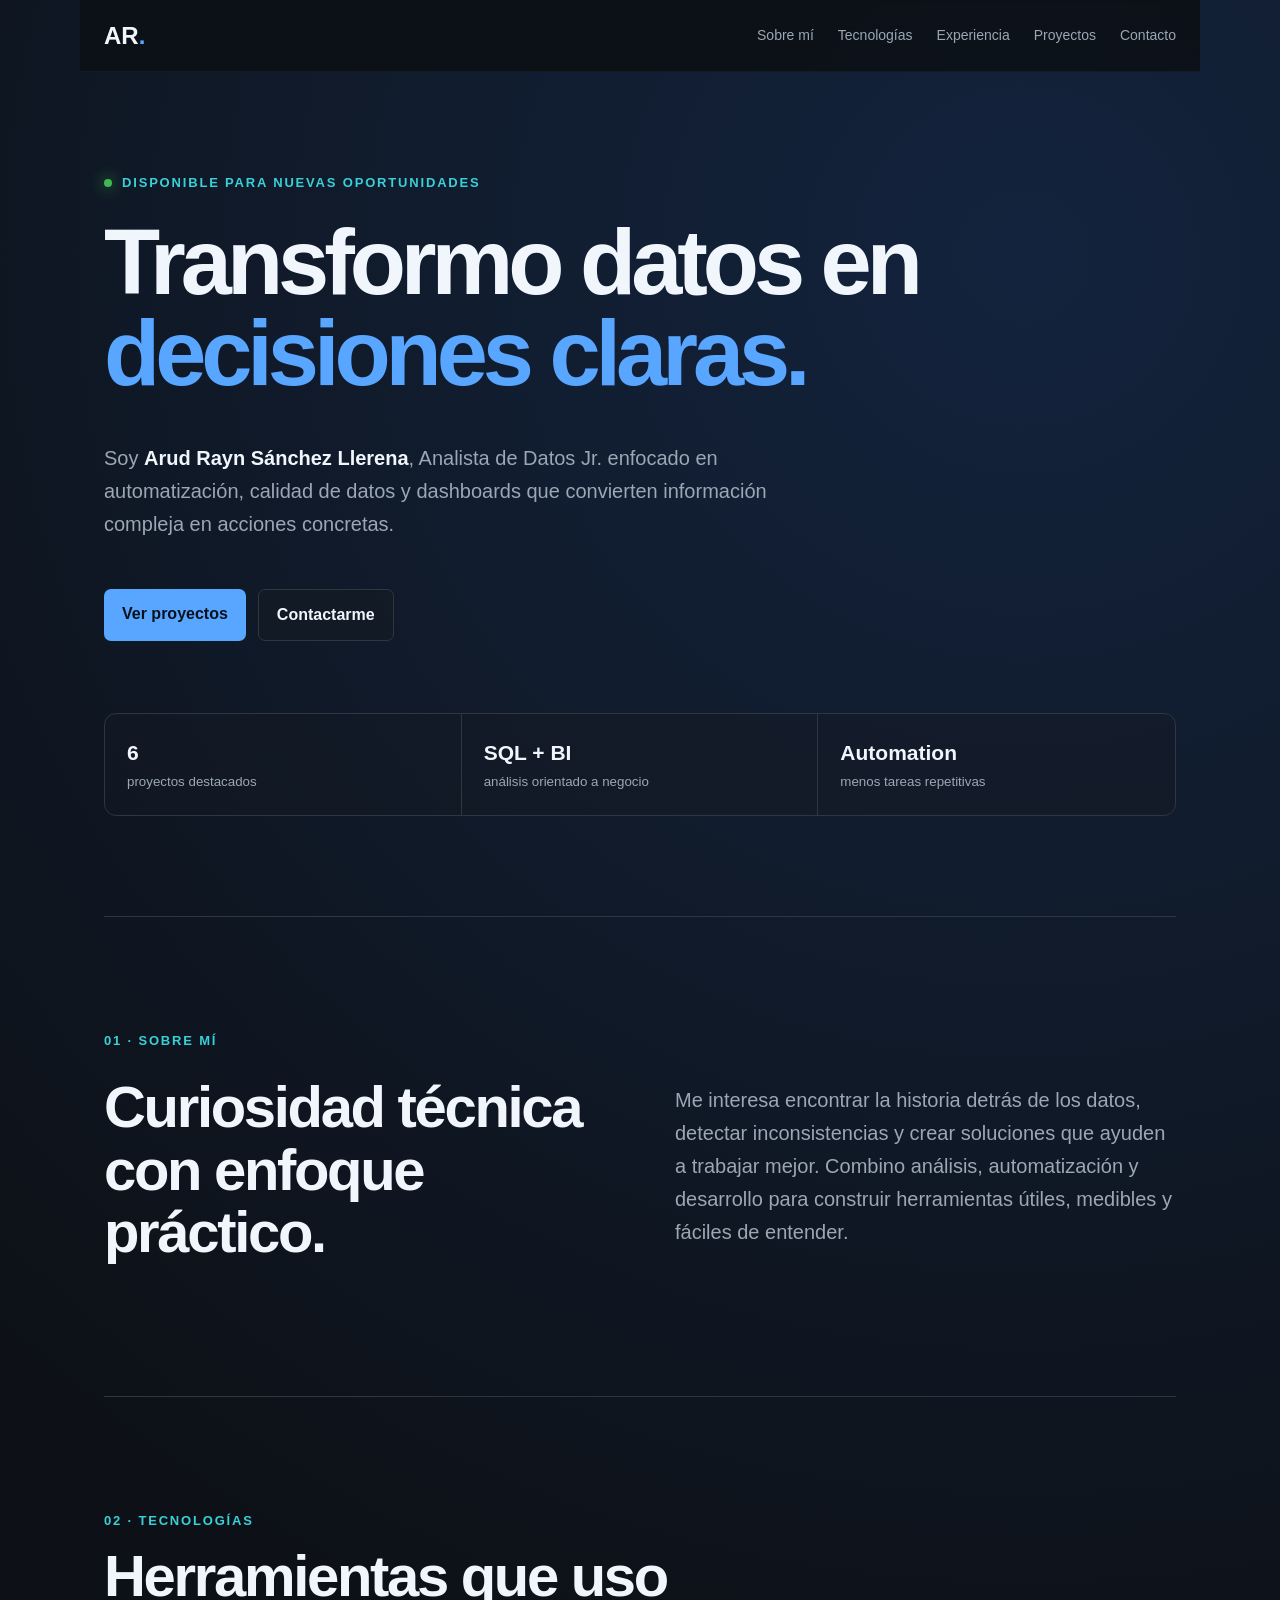
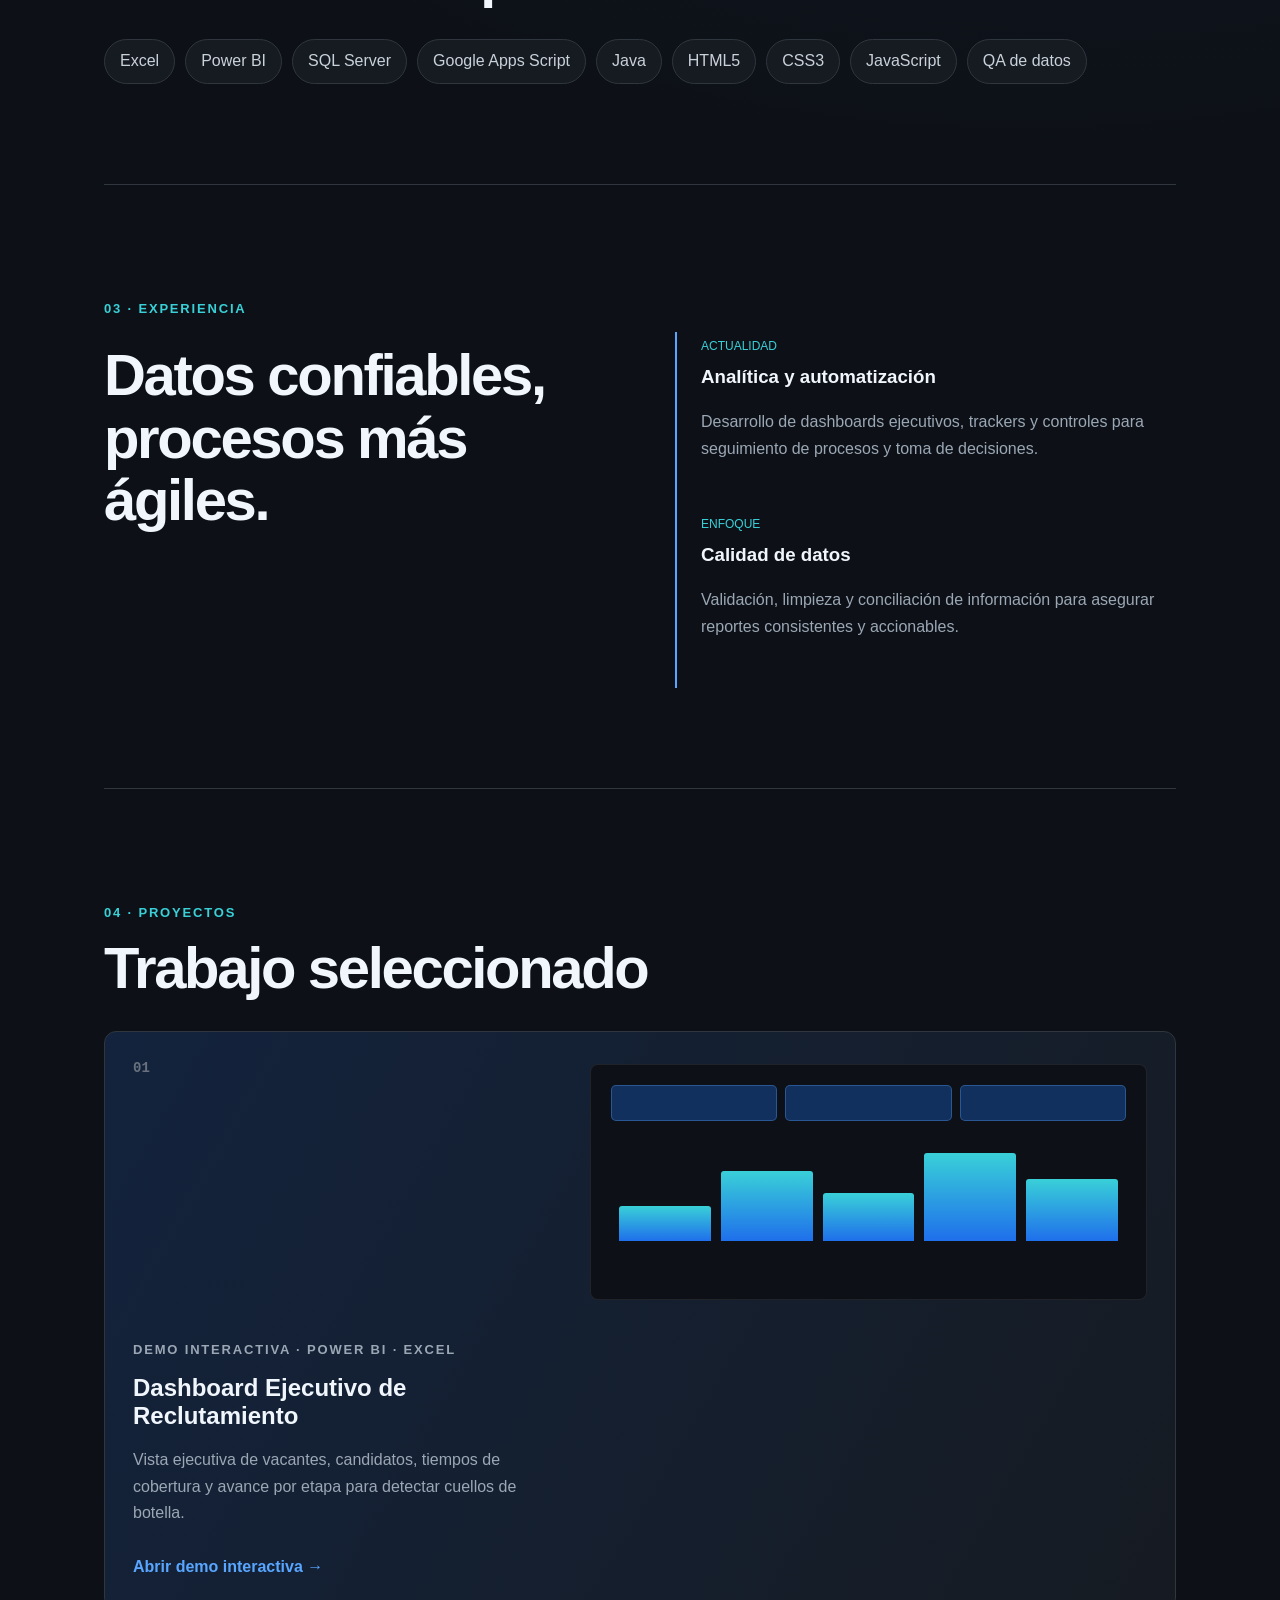
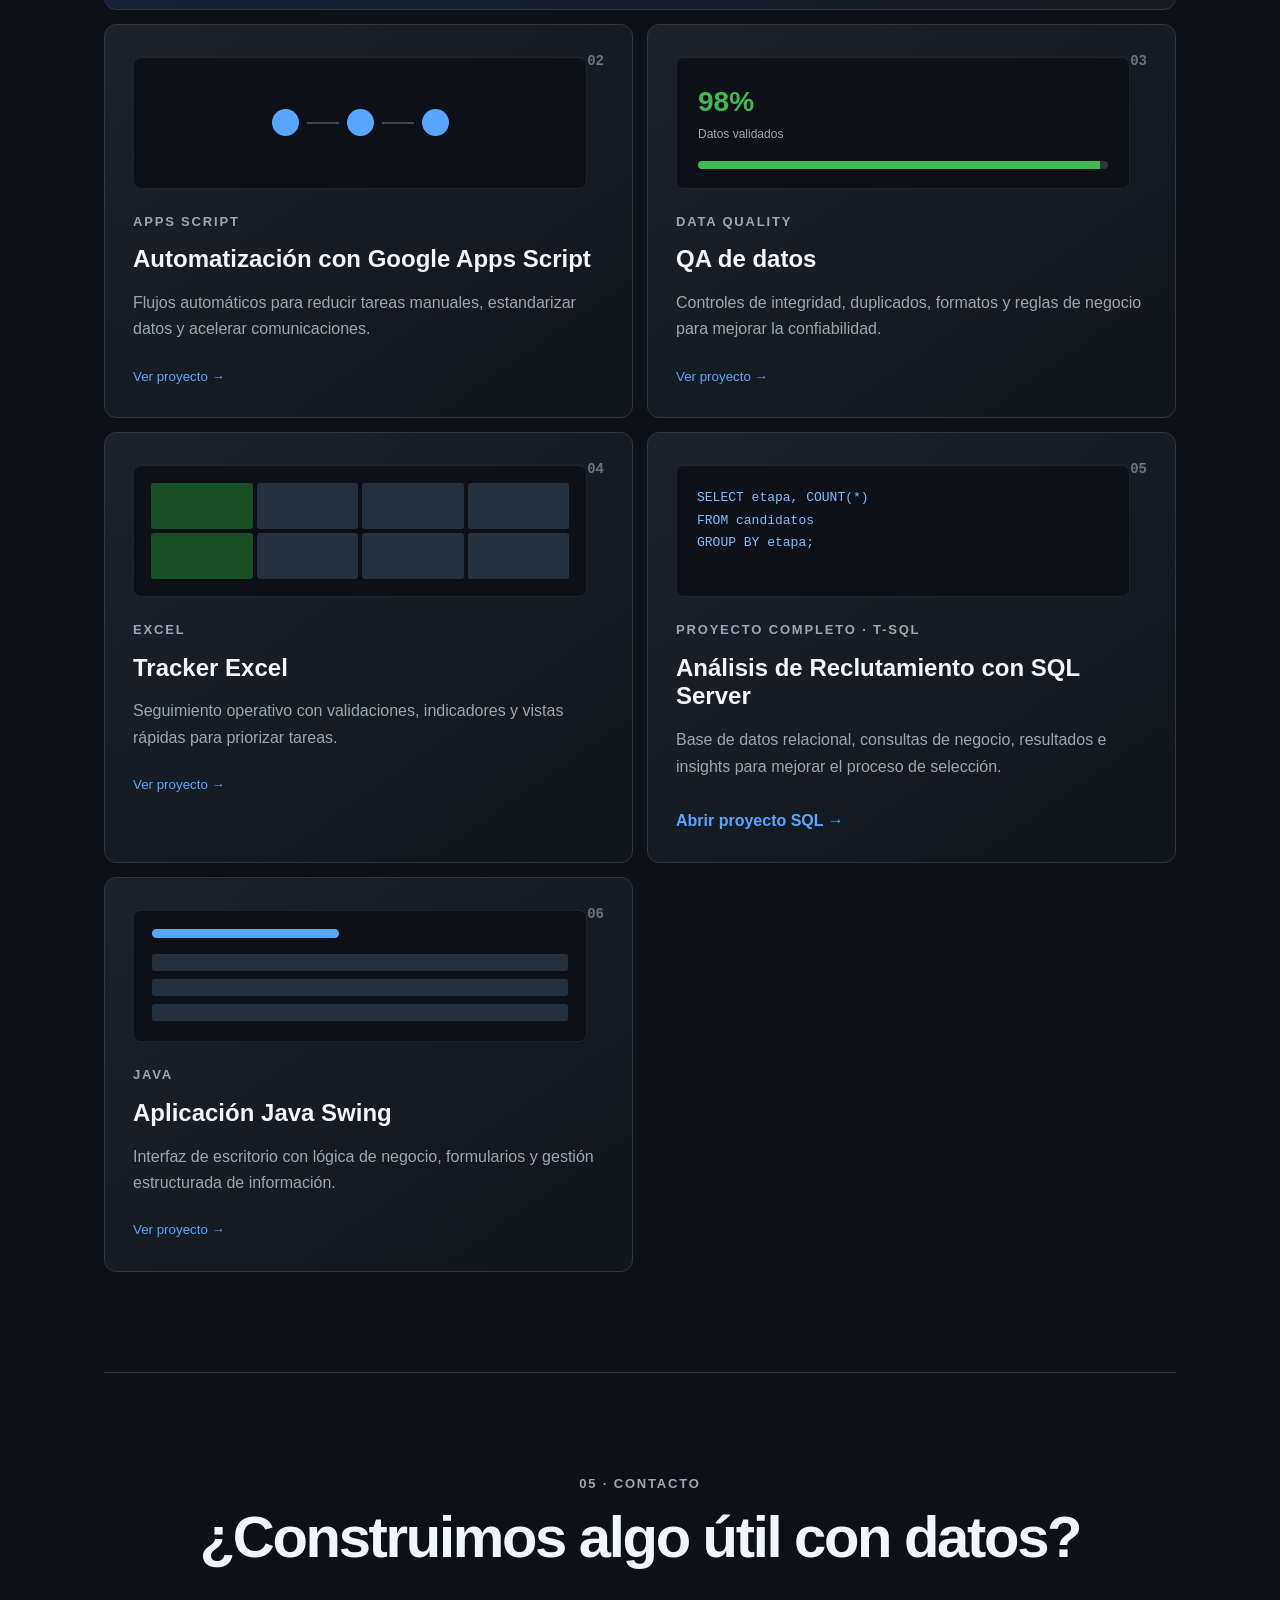
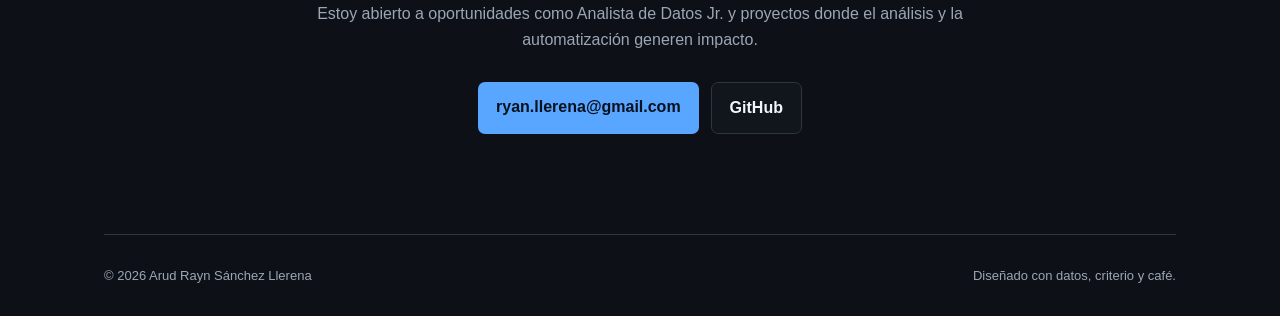
==== commit 411fe10a: "Añadir proyecto completo de SQL Server" ====
--- a/index.html
+++ b/index.html
@@ -18,7 +18,7 @@
       <article class="project" data-project="apps-script"><span class="num">02</span><div class="project-preview flow"><i></i><b></b><i></i><b></b><i></i></div><p class="tag">Apps Script</p><h3>Automatización con Google Apps Script</h3><p>Flujos automáticos para reducir tareas manuales, estandarizar datos y acelerar comunicaciones.</p><button class="view-project">Ver proyecto →</button></article>
       <article class="project" data-project="qa"><span class="num">03</span><div class="project-preview quality"><b>98%</b><span>Datos validados</span><i></i></div><p class="tag">Data Quality</p><h3>QA de datos</h3><p>Controles de integridad, duplicados, formatos y reglas de negocio para mejorar la confiabilidad.</p><button class="view-project">Ver proyecto →</button></article>
       <article class="project" data-project="excel"><span class="num">04</span><div class="project-preview sheet"><i></i><i></i><i></i><i></i><i></i><i></i><i></i><i></i></div><p class="tag">Excel</p><h3>Tracker Excel</h3><p>Seguimiento operativo con validaciones, indicadores y vistas rápidas para priorizar tareas.</p><button class="view-project">Ver proyecto →</button></article>
-      <article class="project" data-project="sql"><span class="num">05</span><div class="project-preview code"><code>SELECT etapa, COUNT(*)<br>FROM candidatos<br>GROUP BY etapa;</code></div><p class="tag">T-SQL</p><h3>SQL Server</h3><p>Consultas, joins, agregaciones y procedimientos para convertir registros en información útil.</p><button class="view-project">Ver proyecto →</button></article>
+      <article class="project" data-project="sql"><span class="num">05</span><div class="project-preview code"><code>SELECT etapa, COUNT(*)<br>FROM candidatos<br>GROUP BY etapa;</code></div><p class="tag">Proyecto completo · T-SQL</p><h3>Análisis de Reclutamiento con SQL Server</h3><p>Base de datos relacional, consultas de negocio, resultados e insights para mejorar el proceso de selección.</p><a class="open-demo" href="sql-project.html">Abrir proyecto SQL →</a></article>
       <article class="project" data-project="java"><span class="num">06</span><div class="project-preview window"><i></i><div><b></b><b></b><b></b></div></div><p class="tag">Java</p><h3>Aplicación Java Swing</h3><p>Interfaz de escritorio con lógica de negocio, formularios y gestión estructurada de información.</p><button class="view-project">Ver proyecto →</button></article>
     </div></section>
     <dialog id="project-dialog"><button class="close" aria-label="Cerrar">×</button><p class="kicker" id="modal-tag"></p><h2 id="modal-title"></h2><p id="modal-description"></p><div class="case-grid"><div><small>Objetivo</small><p id="modal-objective"></p></div><div><small>Proceso</small><p id="modal-process"></p></div><div><small>Herramientas</small><p id="modal-tools"></p></div></div><p class="demo-note">Caso demostrativo del portafolio. Las capturas y archivos reales se pueden incorporar después.</p></dialog>
--- a/demo-link.css
+++ b/demo-link.css
@@ -0,0 +1 @@
+.open-demo{display:inline-block;margin-top:12px;color:var(--blue);font-weight:700;text-decoration:none}.open-demo:hover{text-decoration:underline}
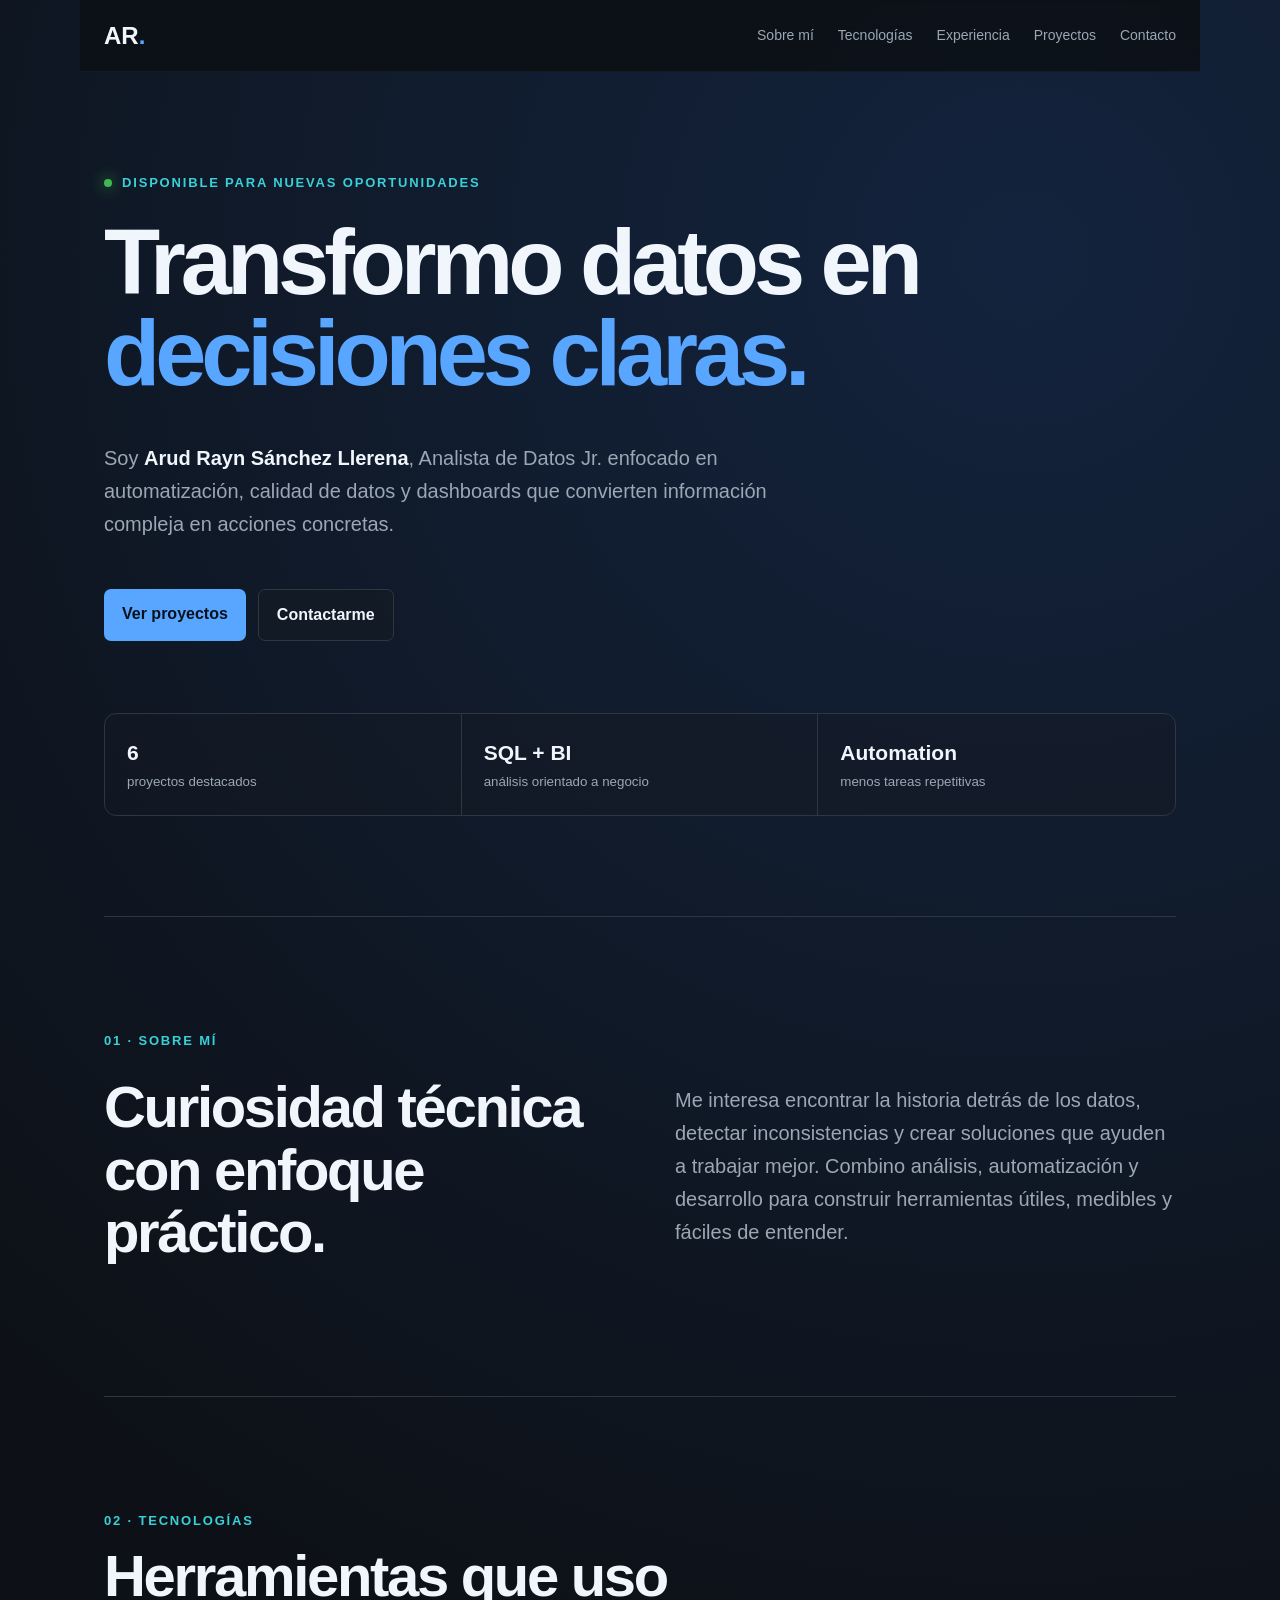
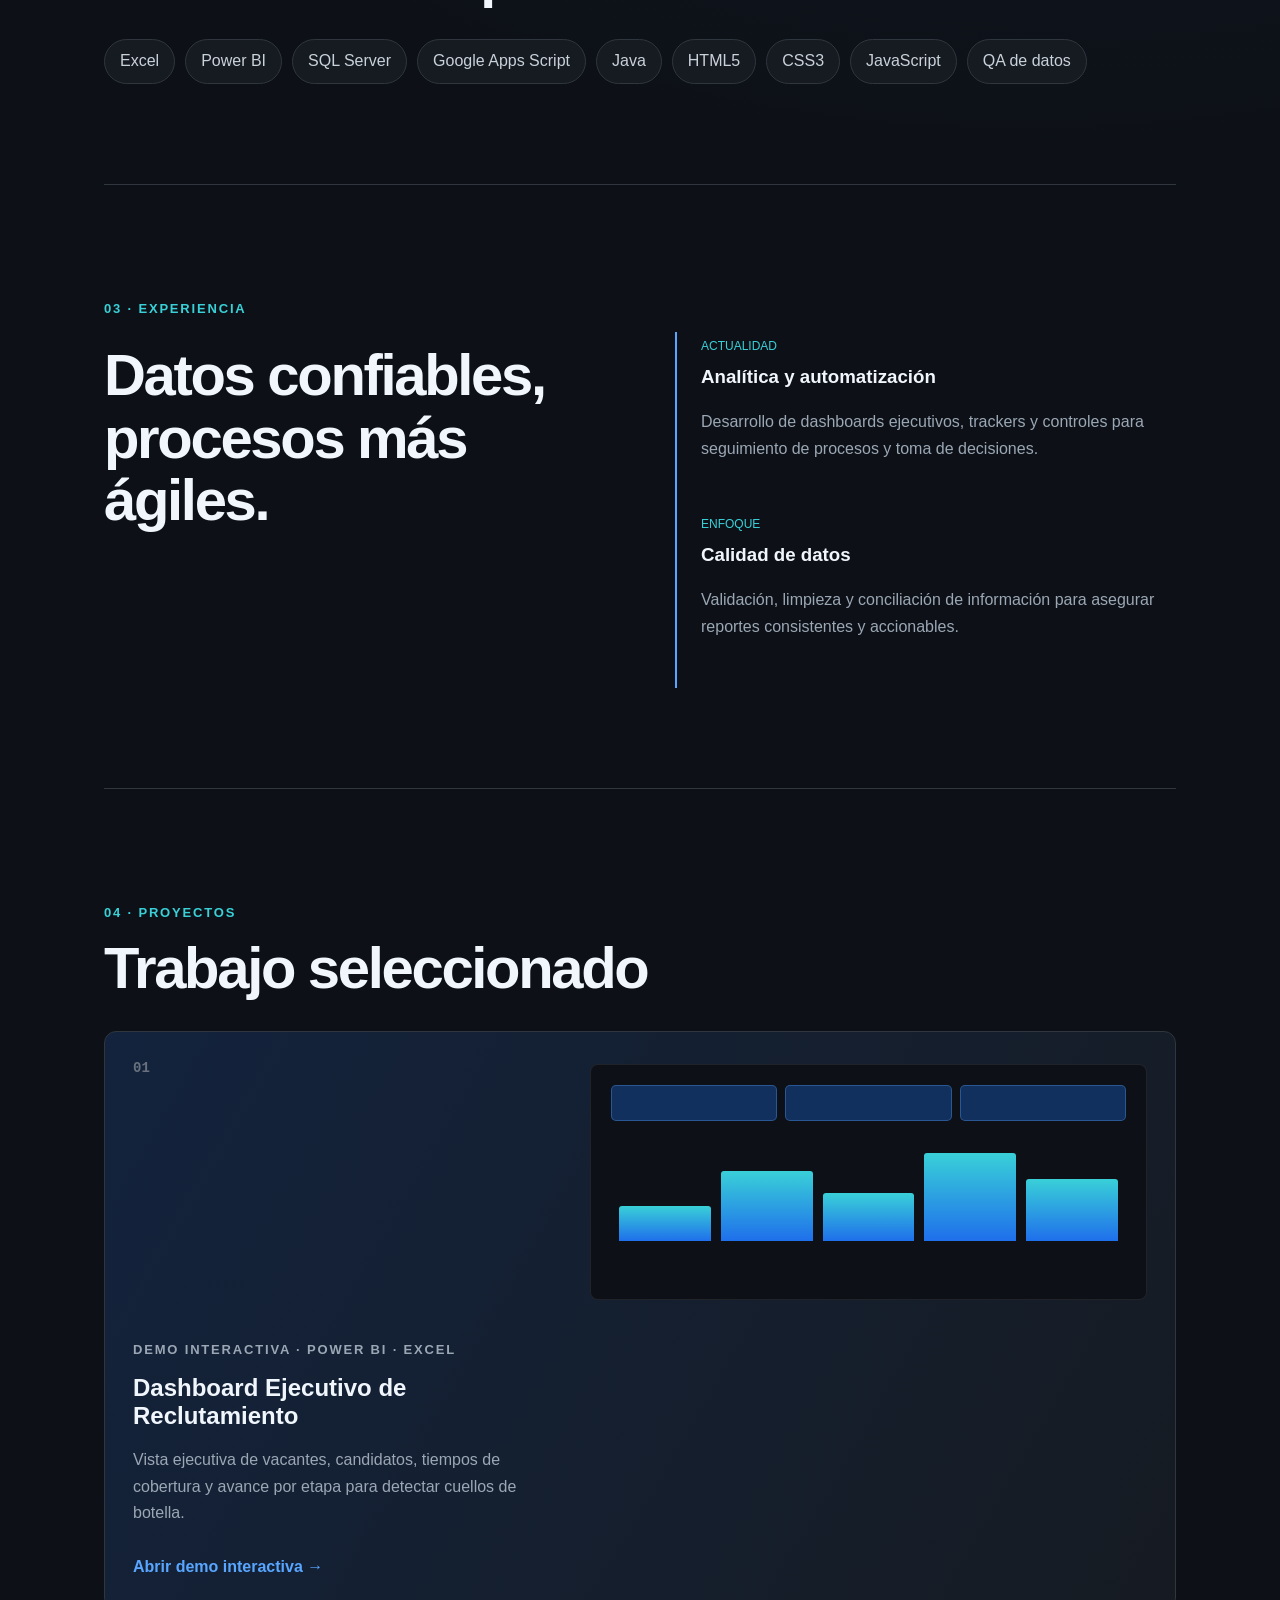
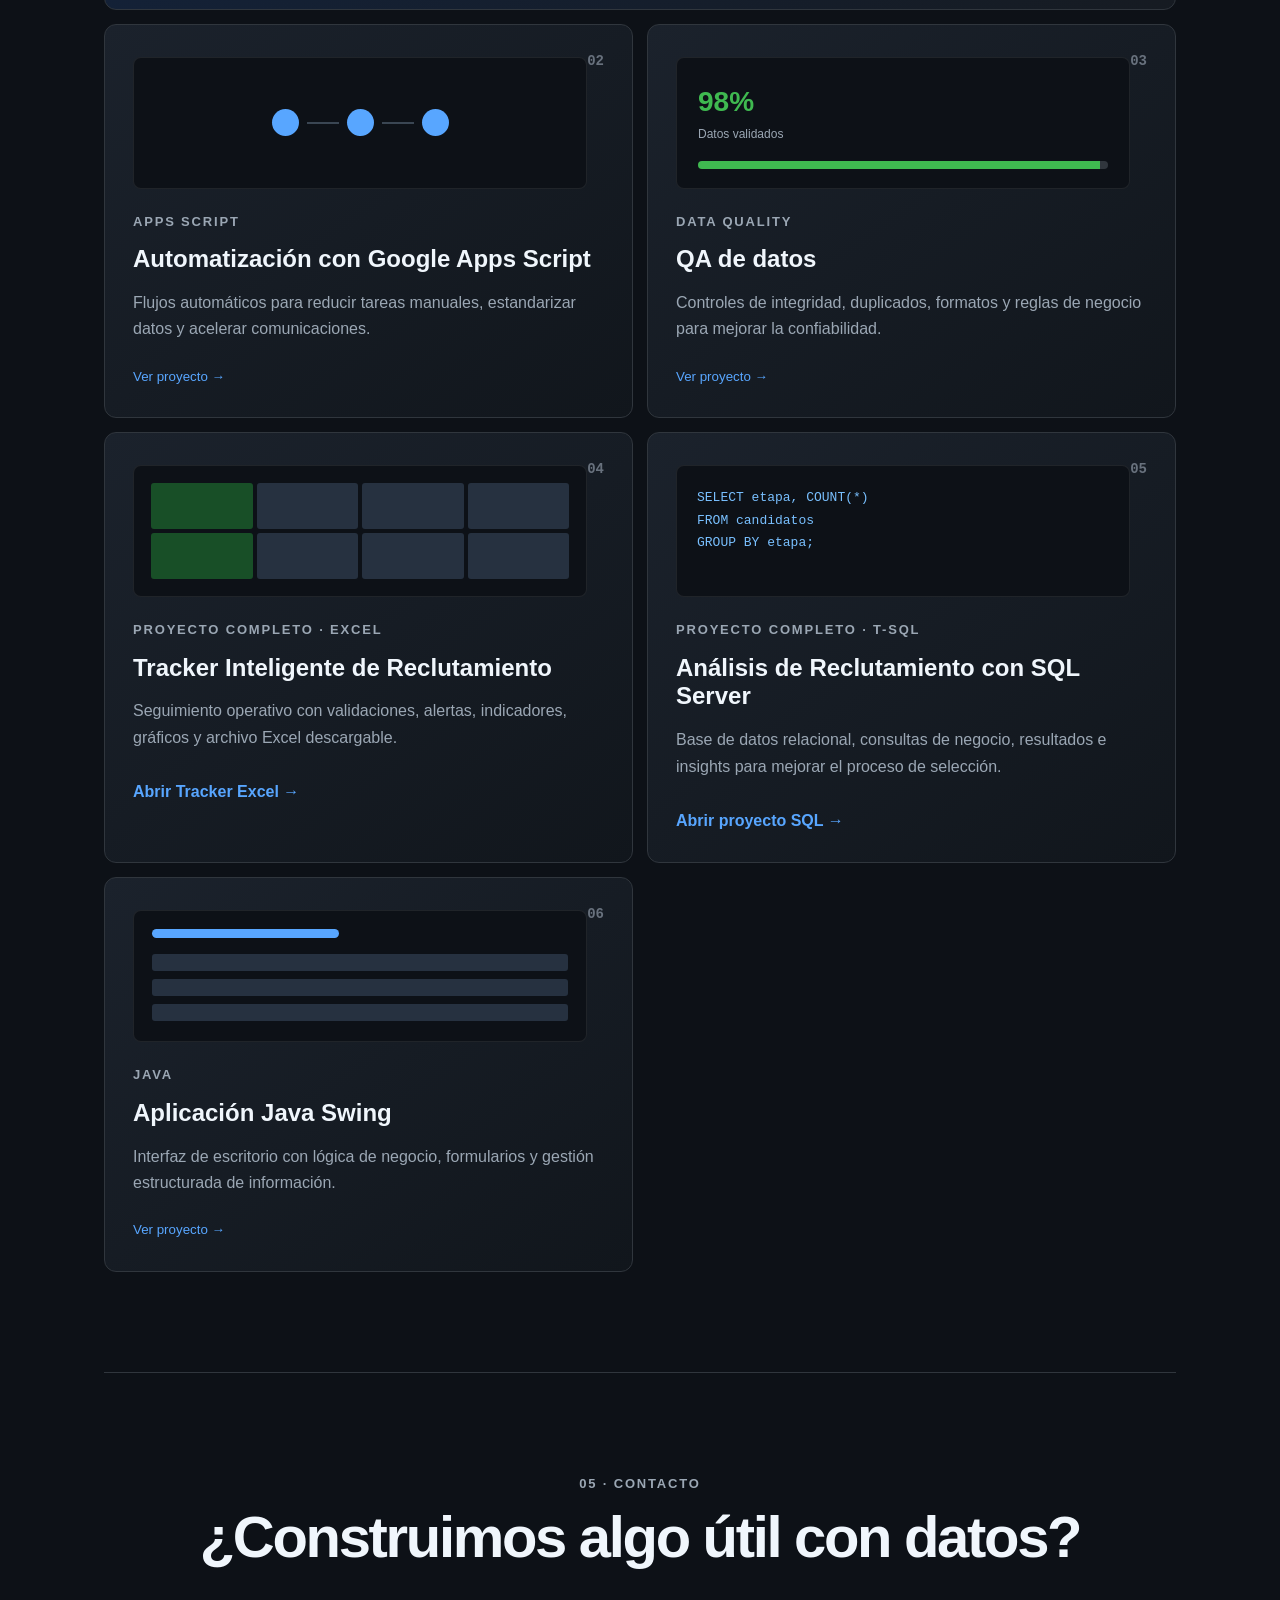
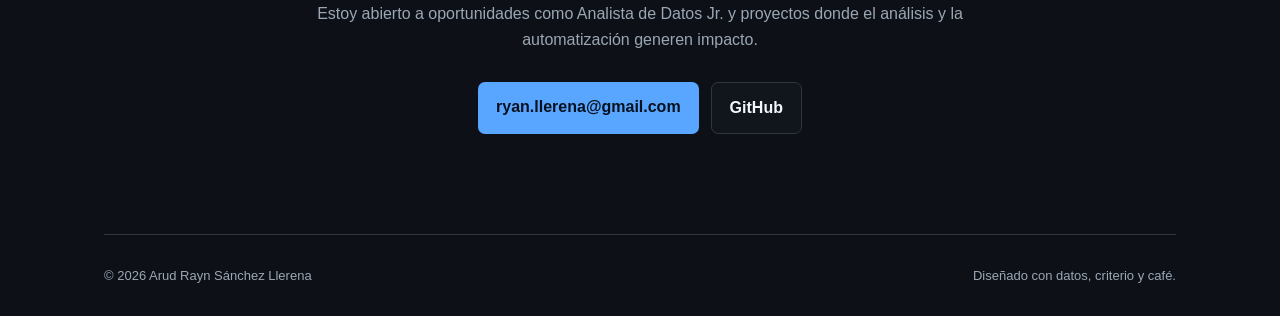
==== commit d1b4c8c3: "Añadir proyecto completo de Tracker Excel" ====
--- a/index.html
+++ b/index.html
@@ -17,7 +17,7 @@
       <article class="featured project" data-project="reclutamiento"><span class="num">01</span><div class="project-preview dashboard"><div class="mini-kpis"><i></i><i></i><i></i></div><div class="mini-chart"><b></b><b></b><b></b><b></b><b></b></div></div><div><p class="tag">Demo interactiva · Power BI · Excel</p><h3>Dashboard Ejecutivo de Reclutamiento</h3><p>Vista ejecutiva de vacantes, candidatos, tiempos de cobertura y avance por etapa para detectar cuellos de botella.</p><a class="open-demo" href="dashboard.html">Abrir demo interactiva →</a></div></article>
       <article class="project" data-project="apps-script"><span class="num">02</span><div class="project-preview flow"><i></i><b></b><i></i><b></b><i></i></div><p class="tag">Apps Script</p><h3>Automatización con Google Apps Script</h3><p>Flujos automáticos para reducir tareas manuales, estandarizar datos y acelerar comunicaciones.</p><button class="view-project">Ver proyecto →</button></article>
       <article class="project" data-project="qa"><span class="num">03</span><div class="project-preview quality"><b>98%</b><span>Datos validados</span><i></i></div><p class="tag">Data Quality</p><h3>QA de datos</h3><p>Controles de integridad, duplicados, formatos y reglas de negocio para mejorar la confiabilidad.</p><button class="view-project">Ver proyecto →</button></article>
-      <article class="project" data-project="excel"><span class="num">04</span><div class="project-preview sheet"><i></i><i></i><i></i><i></i><i></i><i></i><i></i><i></i></div><p class="tag">Excel</p><h3>Tracker Excel</h3><p>Seguimiento operativo con validaciones, indicadores y vistas rápidas para priorizar tareas.</p><button class="view-project">Ver proyecto →</button></article>
+      <article class="project" data-project="excel"><span class="num">04</span><div class="project-preview sheet"><i></i><i></i><i></i><i></i><i></i><i></i><i></i><i></i></div><p class="tag">Proyecto completo · Excel</p><h3>Tracker Inteligente de Reclutamiento</h3><p>Seguimiento operativo con validaciones, alertas, indicadores, gráficos y archivo Excel descargable.</p><a class="open-demo" href="tracker.html">Abrir Tracker Excel →</a></article>
       <article class="project" data-project="sql"><span class="num">05</span><div class="project-preview code"><code>SELECT etapa, COUNT(*)<br>FROM candidatos<br>GROUP BY etapa;</code></div><p class="tag">Proyecto completo · T-SQL</p><h3>Análisis de Reclutamiento con SQL Server</h3><p>Base de datos relacional, consultas de negocio, resultados e insights para mejorar el proceso de selección.</p><a class="open-demo" href="sql-project.html">Abrir proyecto SQL →</a></article>
       <article class="project" data-project="java"><span class="num">06</span><div class="project-preview window"><i></i><div><b></b><b></b><b></b></div></div><p class="tag">Java</p><h3>Aplicación Java Swing</h3><p>Interfaz de escritorio con lógica de negocio, formularios y gestión estructurada de información.</p><button class="view-project">Ver proyecto →</button></article>
     </div></section>
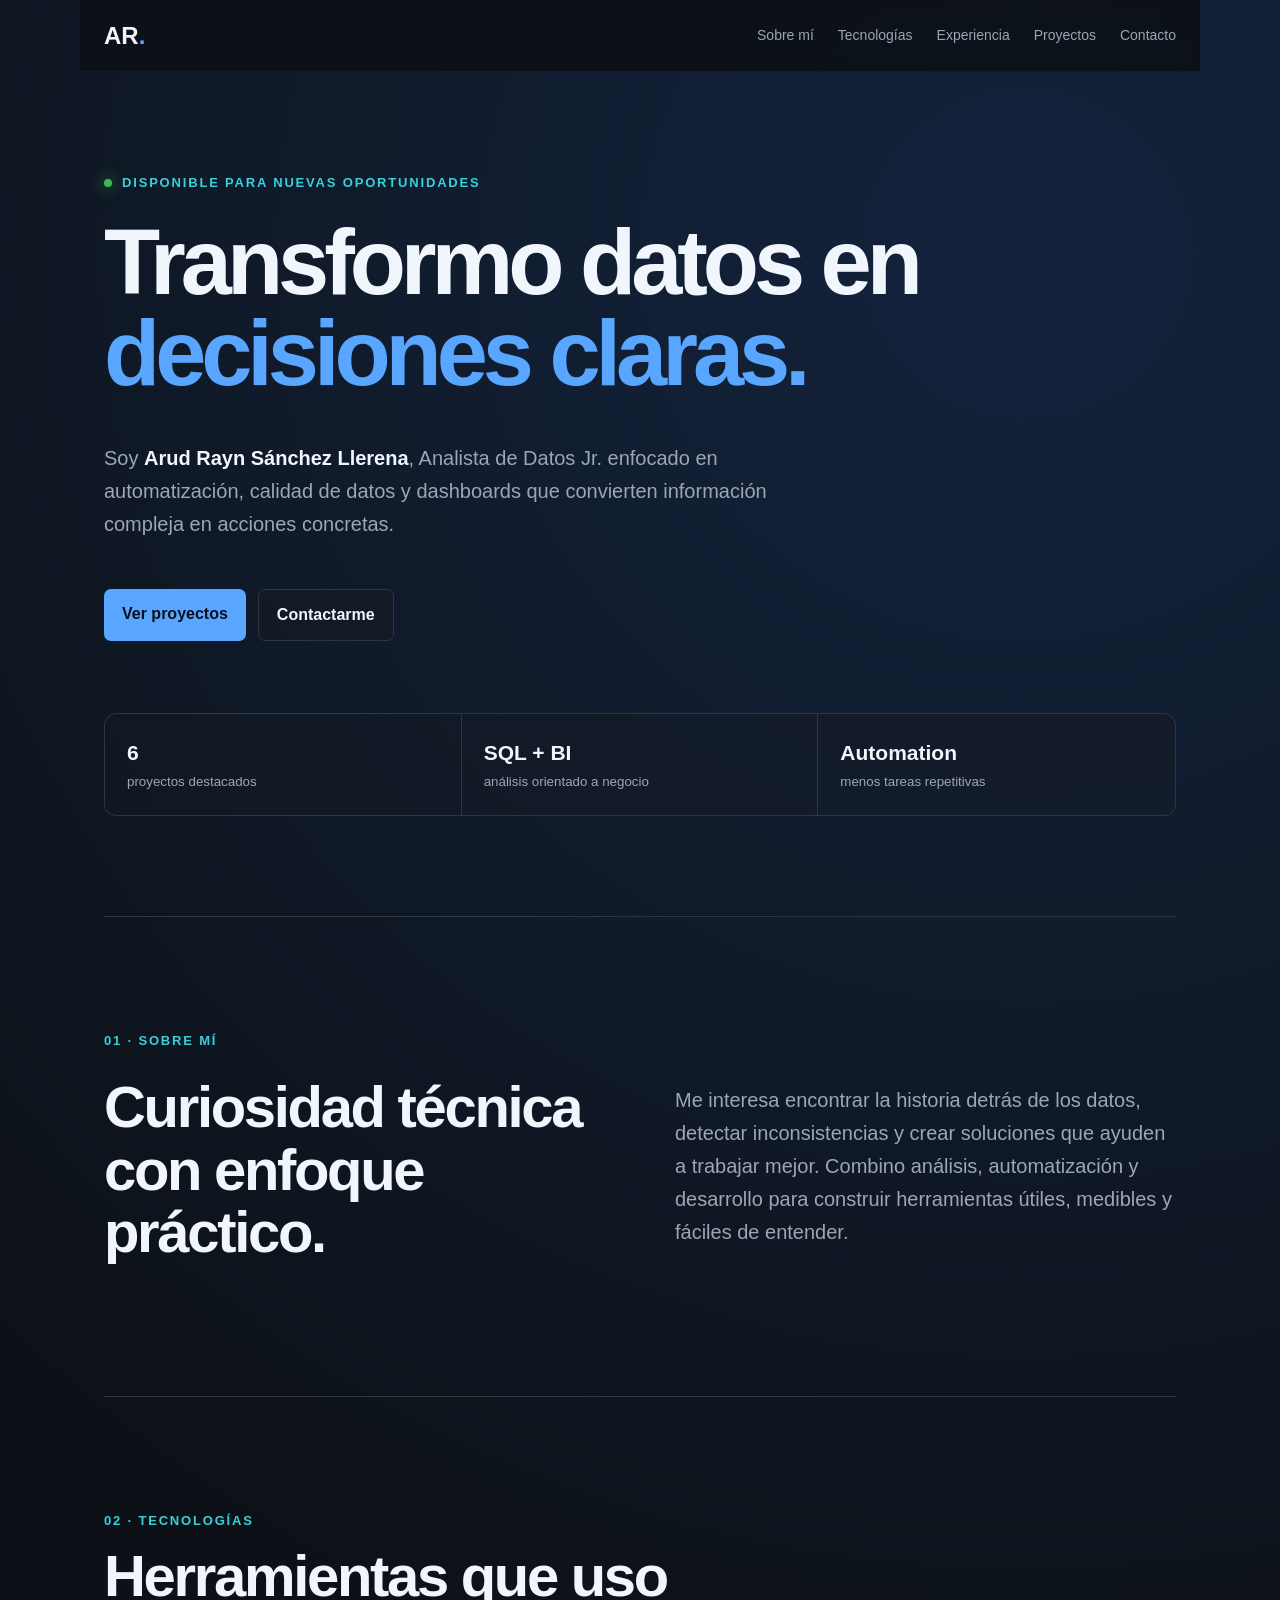
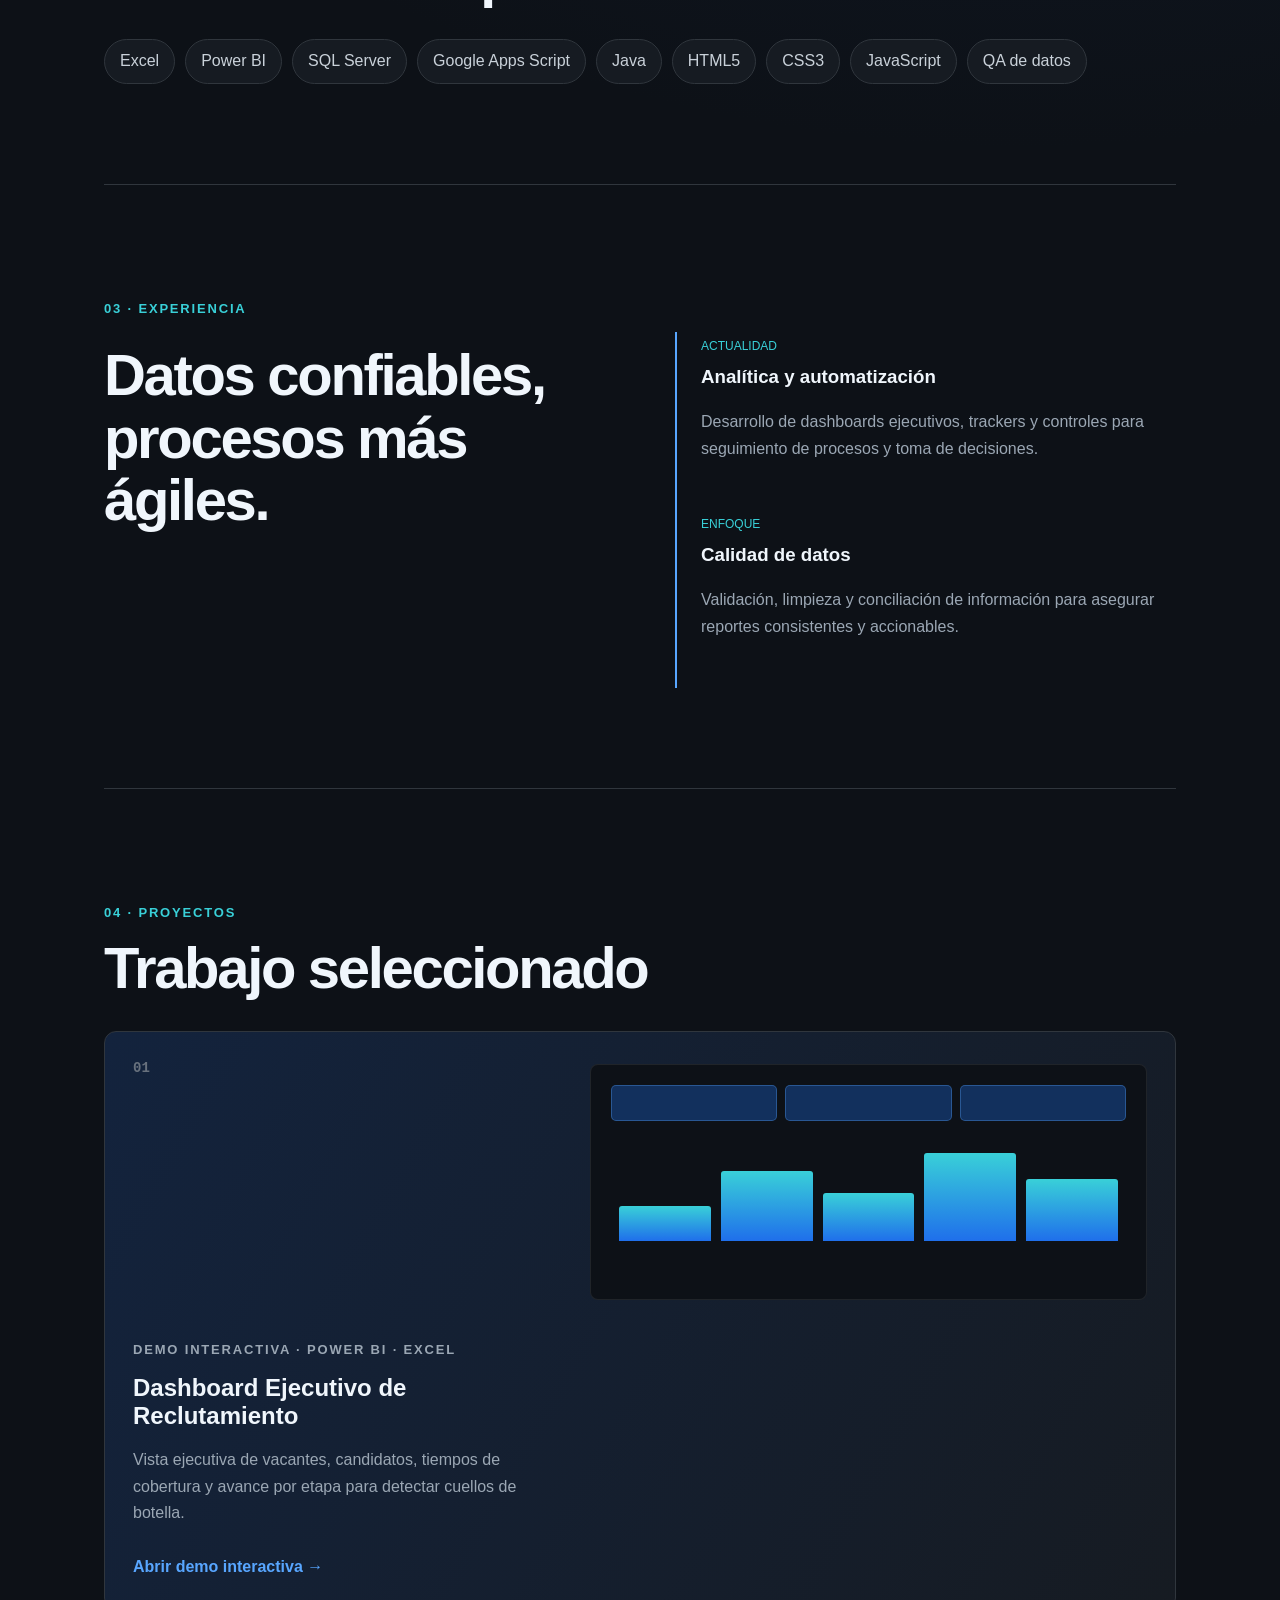
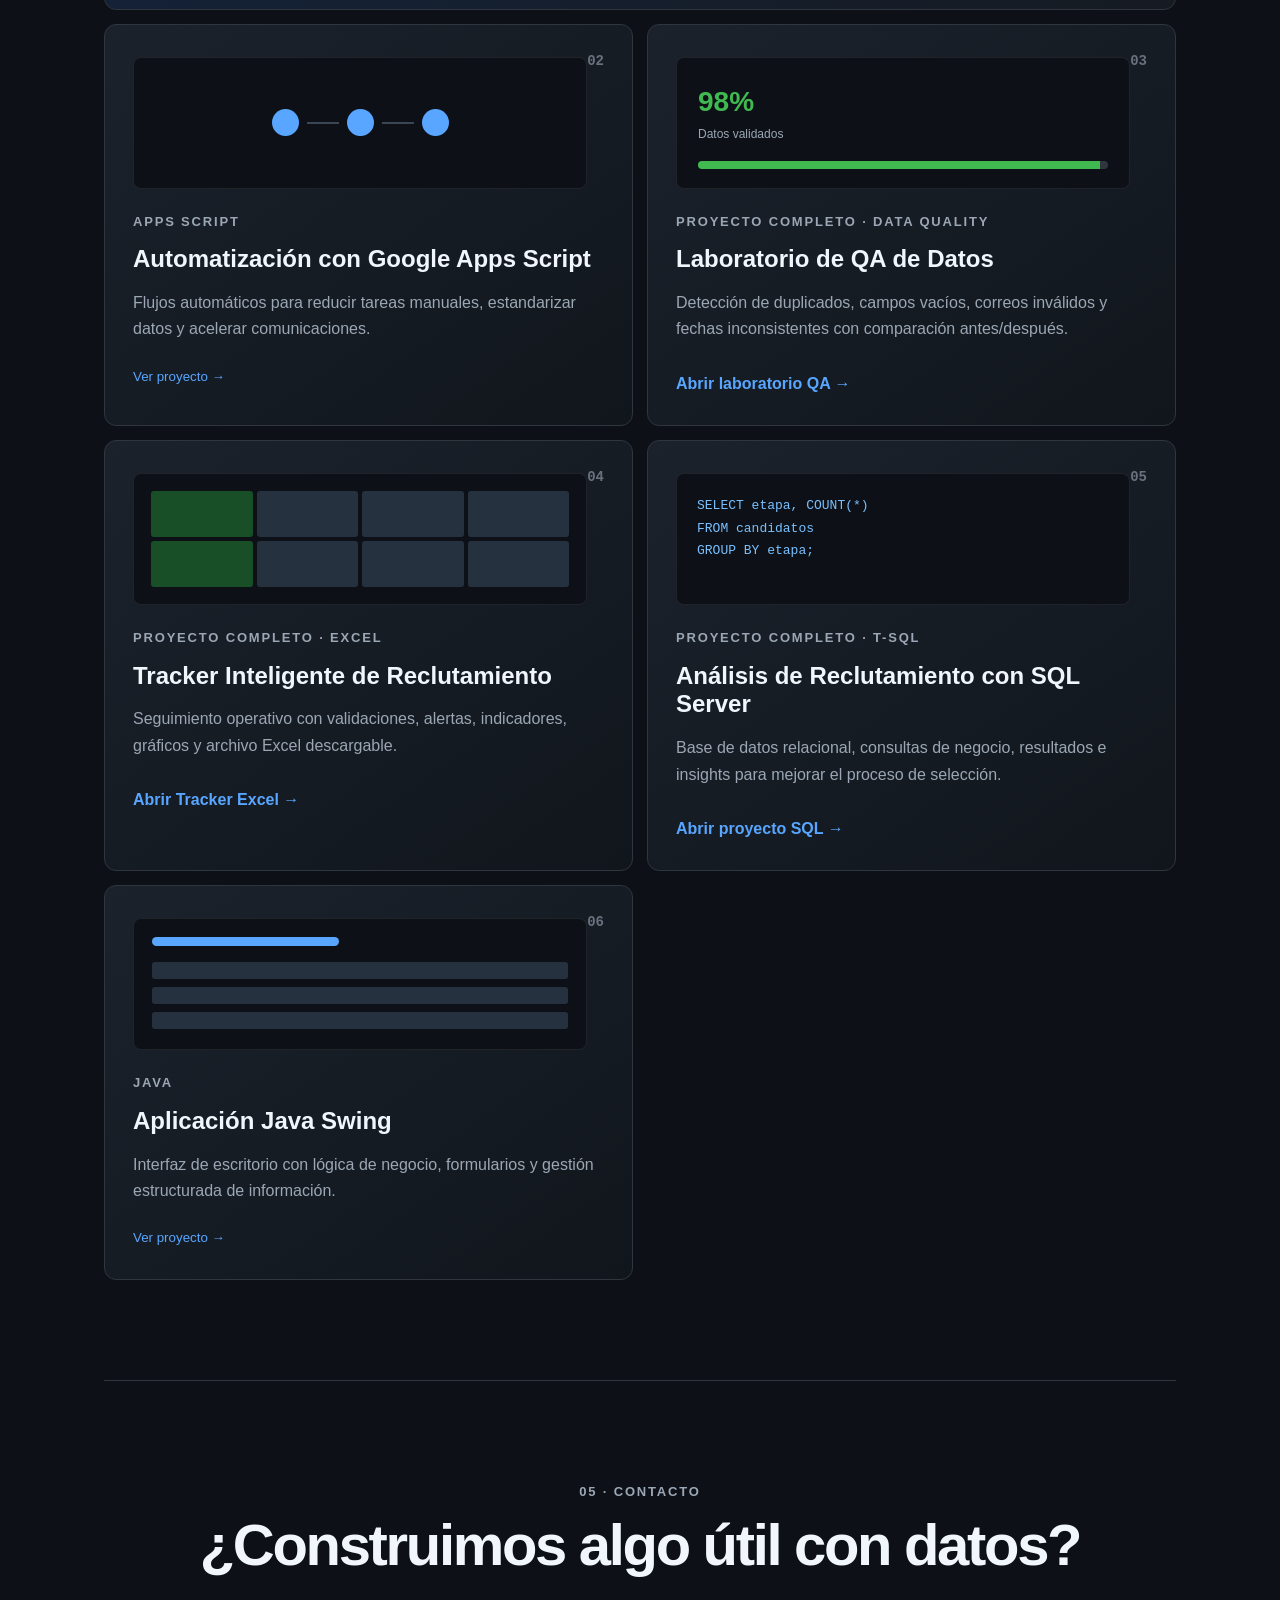
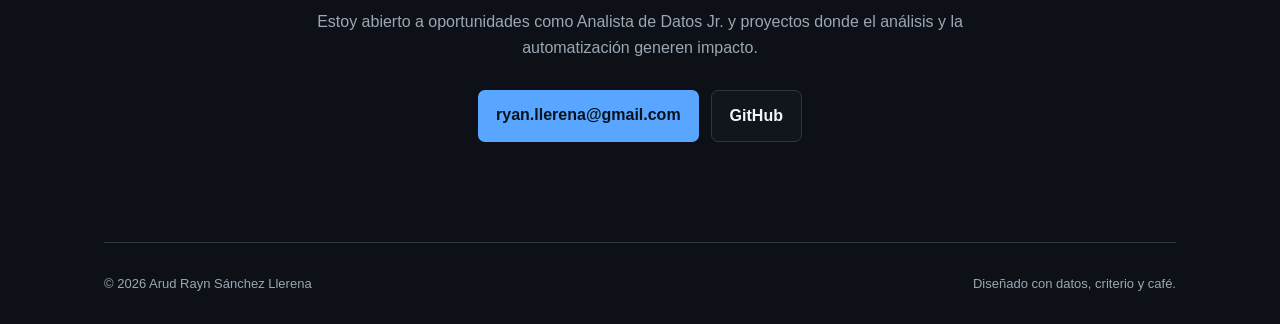
==== commit 2ca5baa2: "Añadir laboratorio completo de QA de datos" ====
--- a/index.html
+++ b/index.html
@@ -16,7 +16,7 @@
     <section id="proyectos"><p class="kicker">04 · Proyectos</p><h2>Trabajo seleccionado</h2><div class="grid">
       <article class="featured project" data-project="reclutamiento"><span class="num">01</span><div class="project-preview dashboard"><div class="mini-kpis"><i></i><i></i><i></i></div><div class="mini-chart"><b></b><b></b><b></b><b></b><b></b></div></div><div><p class="tag">Demo interactiva · Power BI · Excel</p><h3>Dashboard Ejecutivo de Reclutamiento</h3><p>Vista ejecutiva de vacantes, candidatos, tiempos de cobertura y avance por etapa para detectar cuellos de botella.</p><a class="open-demo" href="dashboard.html">Abrir demo interactiva →</a></div></article>
       <article class="project" data-project="apps-script"><span class="num">02</span><div class="project-preview flow"><i></i><b></b><i></i><b></b><i></i></div><p class="tag">Apps Script</p><h3>Automatización con Google Apps Script</h3><p>Flujos automáticos para reducir tareas manuales, estandarizar datos y acelerar comunicaciones.</p><button class="view-project">Ver proyecto →</button></article>
-      <article class="project" data-project="qa"><span class="num">03</span><div class="project-preview quality"><b>98%</b><span>Datos validados</span><i></i></div><p class="tag">Data Quality</p><h3>QA de datos</h3><p>Controles de integridad, duplicados, formatos y reglas de negocio para mejorar la confiabilidad.</p><button class="view-project">Ver proyecto →</button></article>
+      <article class="project" data-project="qa"><span class="num">03</span><div class="project-preview quality"><b>98%</b><span>Datos validados</span><i></i></div><p class="tag">Proyecto completo · Data Quality</p><h3>Laboratorio de QA de Datos</h3><p>Detección de duplicados, campos vacíos, correos inválidos y fechas inconsistentes con comparación antes/después.</p><a class="open-demo" href="qa-project.html">Abrir laboratorio QA →</a></article>
       <article class="project" data-project="excel"><span class="num">04</span><div class="project-preview sheet"><i></i><i></i><i></i><i></i><i></i><i></i><i></i><i></i></div><p class="tag">Proyecto completo · Excel</p><h3>Tracker Inteligente de Reclutamiento</h3><p>Seguimiento operativo con validaciones, alertas, indicadores, gráficos y archivo Excel descargable.</p><a class="open-demo" href="tracker.html">Abrir Tracker Excel →</a></article>
       <article class="project" data-project="sql"><span class="num">05</span><div class="project-preview code"><code>SELECT etapa, COUNT(*)<br>FROM candidatos<br>GROUP BY etapa;</code></div><p class="tag">Proyecto completo · T-SQL</p><h3>Análisis de Reclutamiento con SQL Server</h3><p>Base de datos relacional, consultas de negocio, resultados e insights para mejorar el proceso de selección.</p><a class="open-demo" href="sql-project.html">Abrir proyecto SQL →</a></article>
       <article class="project" data-project="java"><span class="num">06</span><div class="project-preview window"><i></i><div><b></b><b></b><b></b></div></div><p class="tag">Java</p><h3>Aplicación Java Swing</h3><p>Interfaz de escritorio con lógica de negocio, formularios y gestión estructurada de información.</p><button class="view-project">Ver proyecto →</button></article>
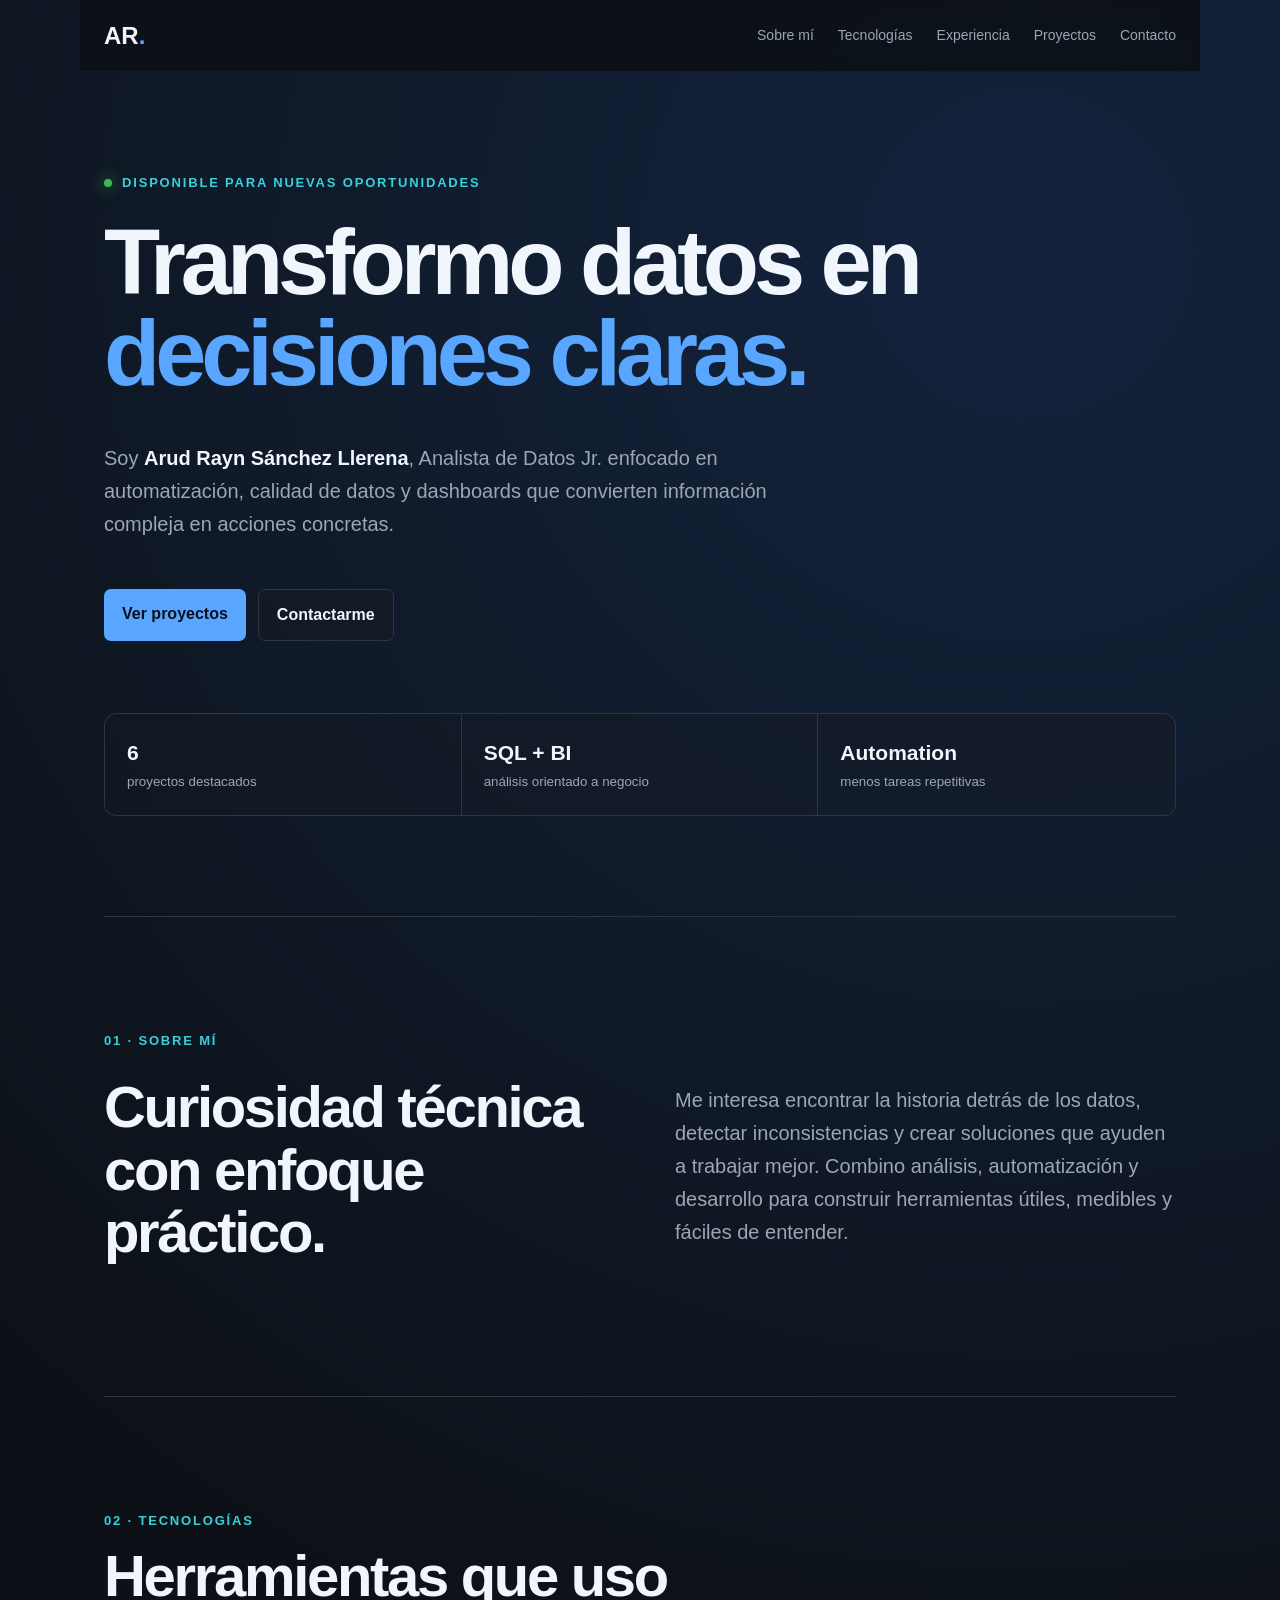
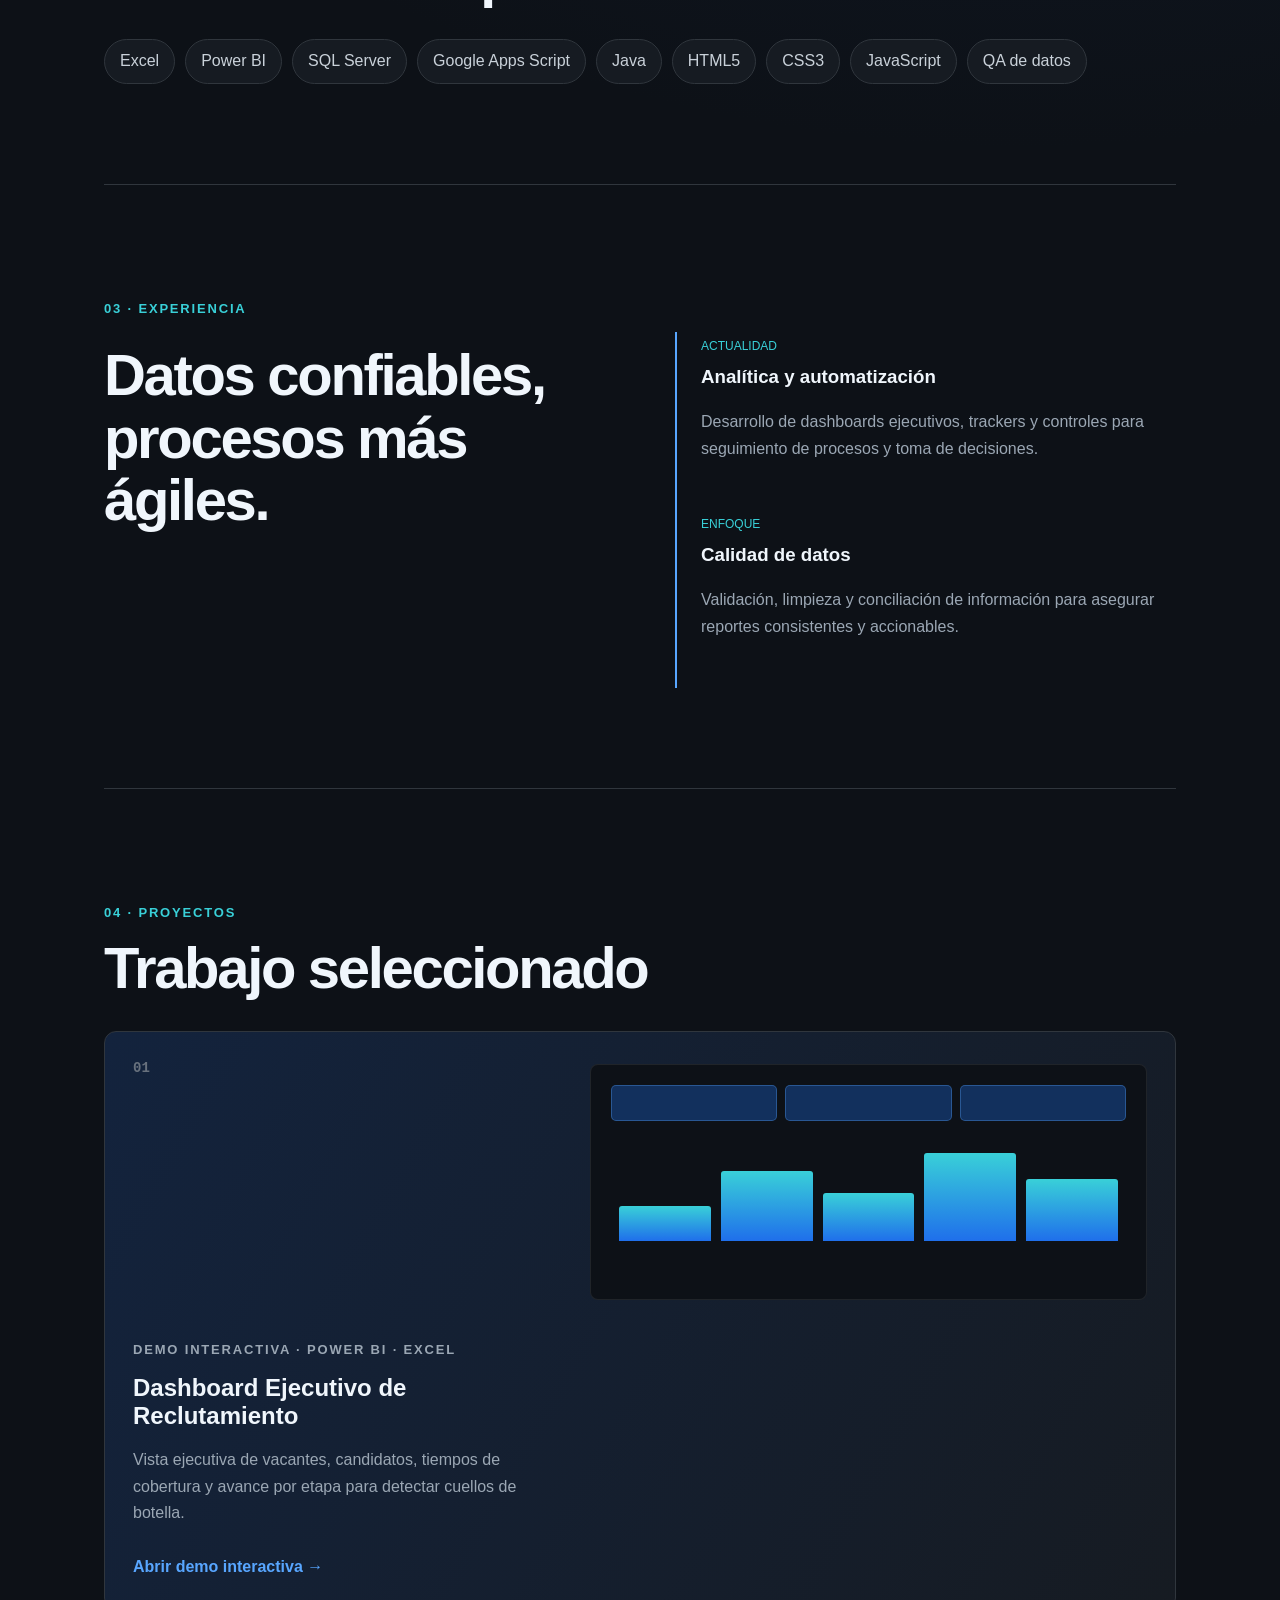
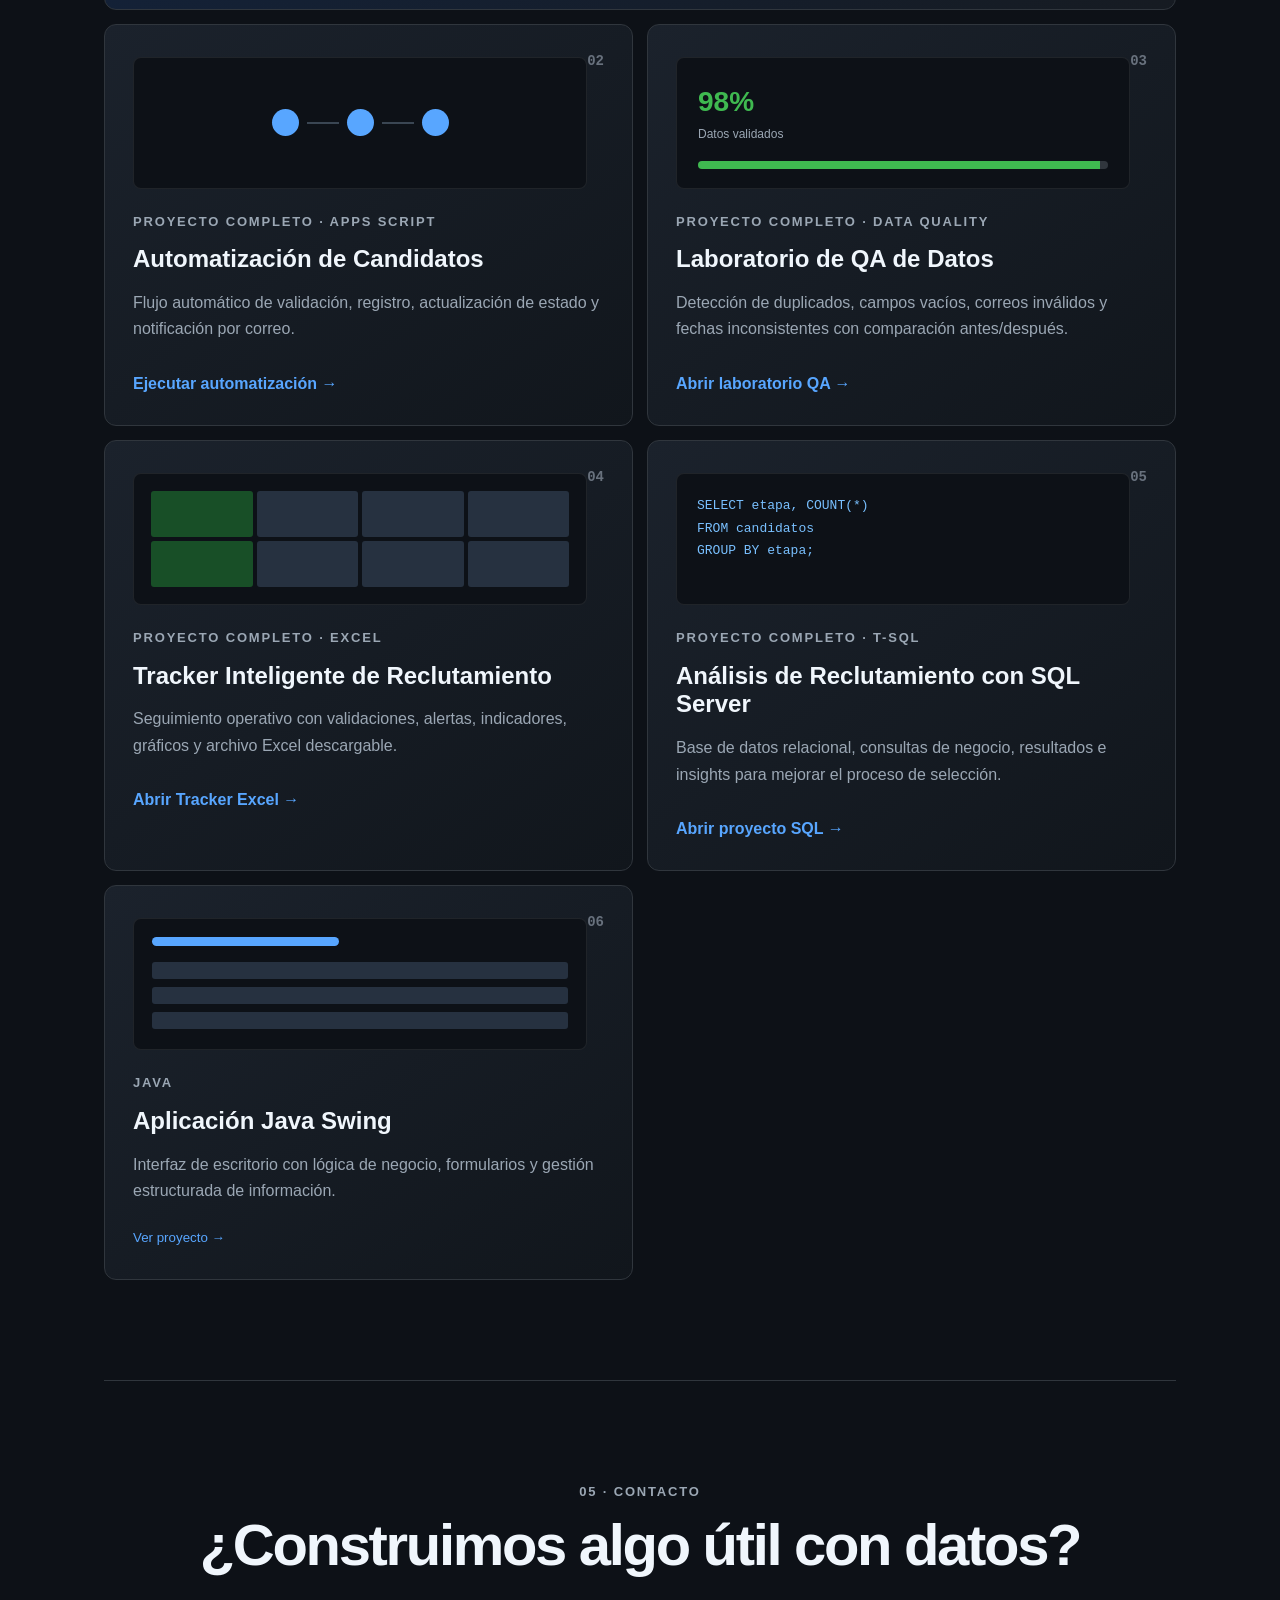
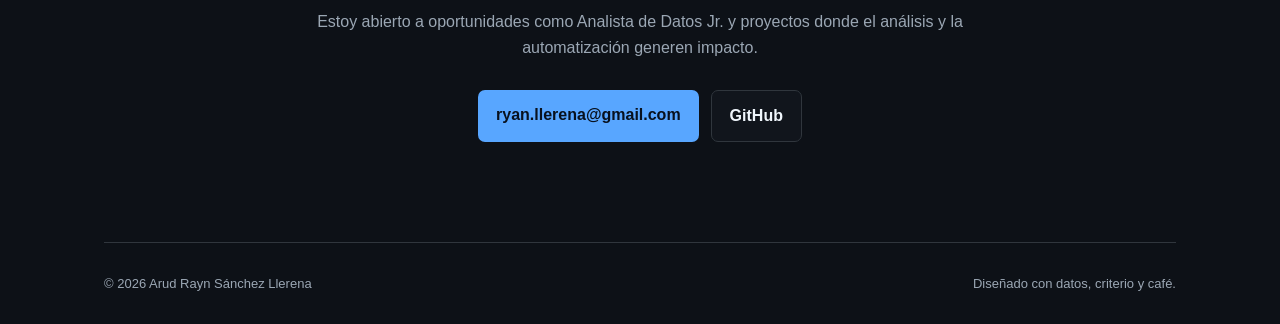
==== commit 9d1eaa04: "Añadir proyecto completo de Google Apps Script" ====
--- a/index.html
+++ b/index.html
@@ -15,7 +15,7 @@
     <section id="experiencia"><p class="kicker">03 · Experiencia</p><div class="split"><h2>Datos confiables, procesos más ágiles.</h2><div class="timeline"><article><time>Actualidad</time><h3>Analítica y automatización</h3><p>Desarrollo de dashboards ejecutivos, trackers y controles para seguimiento de procesos y toma de decisiones.</p></article><article><time>Enfoque</time><h3>Calidad de datos</h3><p>Validación, limpieza y conciliación de información para asegurar reportes consistentes y accionables.</p></article></div></div></section>
     <section id="proyectos"><p class="kicker">04 · Proyectos</p><h2>Trabajo seleccionado</h2><div class="grid">
       <article class="featured project" data-project="reclutamiento"><span class="num">01</span><div class="project-preview dashboard"><div class="mini-kpis"><i></i><i></i><i></i></div><div class="mini-chart"><b></b><b></b><b></b><b></b><b></b></div></div><div><p class="tag">Demo interactiva · Power BI · Excel</p><h3>Dashboard Ejecutivo de Reclutamiento</h3><p>Vista ejecutiva de vacantes, candidatos, tiempos de cobertura y avance por etapa para detectar cuellos de botella.</p><a class="open-demo" href="dashboard.html">Abrir demo interactiva →</a></div></article>
-      <article class="project" data-project="apps-script"><span class="num">02</span><div class="project-preview flow"><i></i><b></b><i></i><b></b><i></i></div><p class="tag">Apps Script</p><h3>Automatización con Google Apps Script</h3><p>Flujos automáticos para reducir tareas manuales, estandarizar datos y acelerar comunicaciones.</p><button class="view-project">Ver proyecto →</button></article>
+      <article class="project" data-project="apps-script"><span class="num">02</span><div class="project-preview flow"><i></i><b></b><i></i><b></b><i></i></div><p class="tag">Proyecto completo · Apps Script</p><h3>Automatización de Candidatos</h3><p>Flujo automático de validación, registro, actualización de estado y notificación por correo.</p><a class="open-demo" href="apps-script-project.html">Ejecutar automatización →</a></article>
       <article class="project" data-project="qa"><span class="num">03</span><div class="project-preview quality"><b>98%</b><span>Datos validados</span><i></i></div><p class="tag">Proyecto completo · Data Quality</p><h3>Laboratorio de QA de Datos</h3><p>Detección de duplicados, campos vacíos, correos inválidos y fechas inconsistentes con comparación antes/después.</p><a class="open-demo" href="qa-project.html">Abrir laboratorio QA →</a></article>
       <article class="project" data-project="excel"><span class="num">04</span><div class="project-preview sheet"><i></i><i></i><i></i><i></i><i></i><i></i><i></i><i></i></div><p class="tag">Proyecto completo · Excel</p><h3>Tracker Inteligente de Reclutamiento</h3><p>Seguimiento operativo con validaciones, alertas, indicadores, gráficos y archivo Excel descargable.</p><a class="open-demo" href="tracker.html">Abrir Tracker Excel →</a></article>
       <article class="project" data-project="sql"><span class="num">05</span><div class="project-preview code"><code>SELECT etapa, COUNT(*)<br>FROM candidatos<br>GROUP BY etapa;</code></div><p class="tag">Proyecto completo · T-SQL</p><h3>Análisis de Reclutamiento con SQL Server</h3><p>Base de datos relacional, consultas de negocio, resultados e insights para mejorar el proceso de selección.</p><a class="open-demo" href="sql-project.html">Abrir proyecto SQL →</a></article>
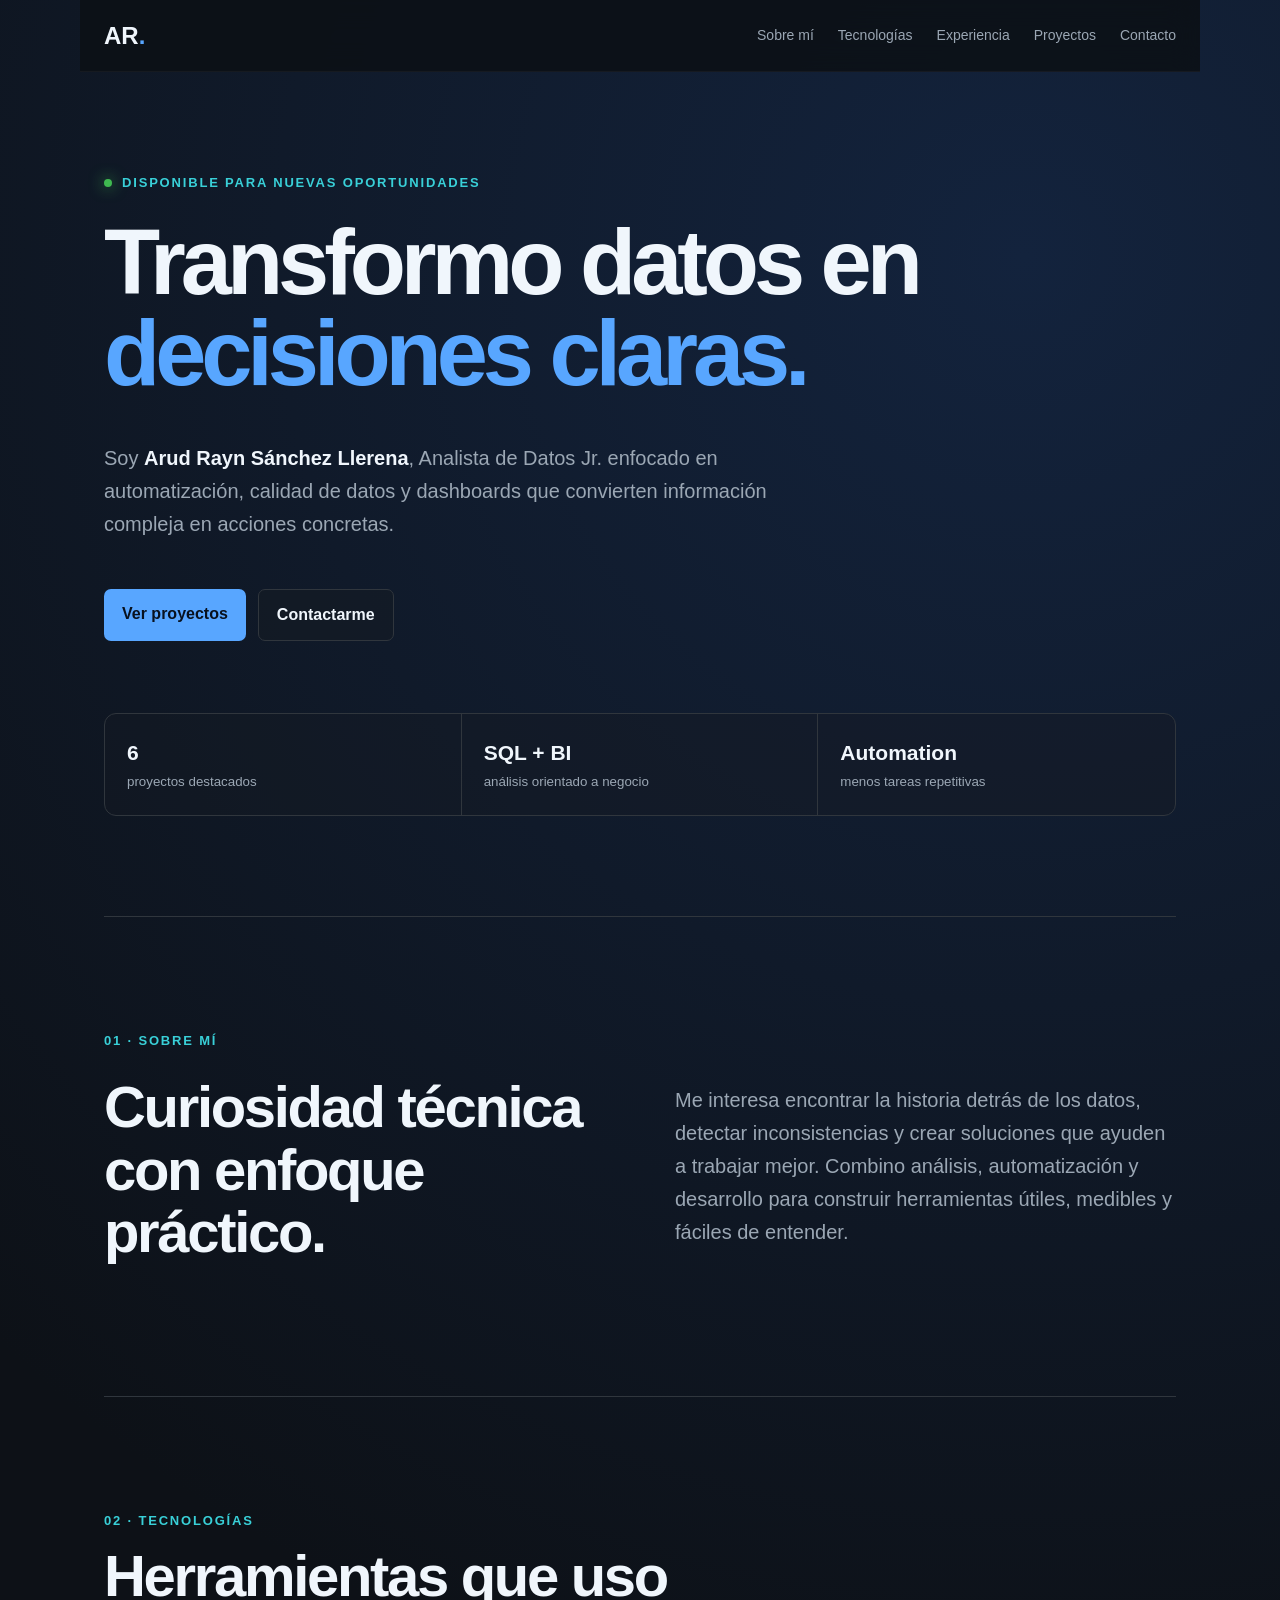
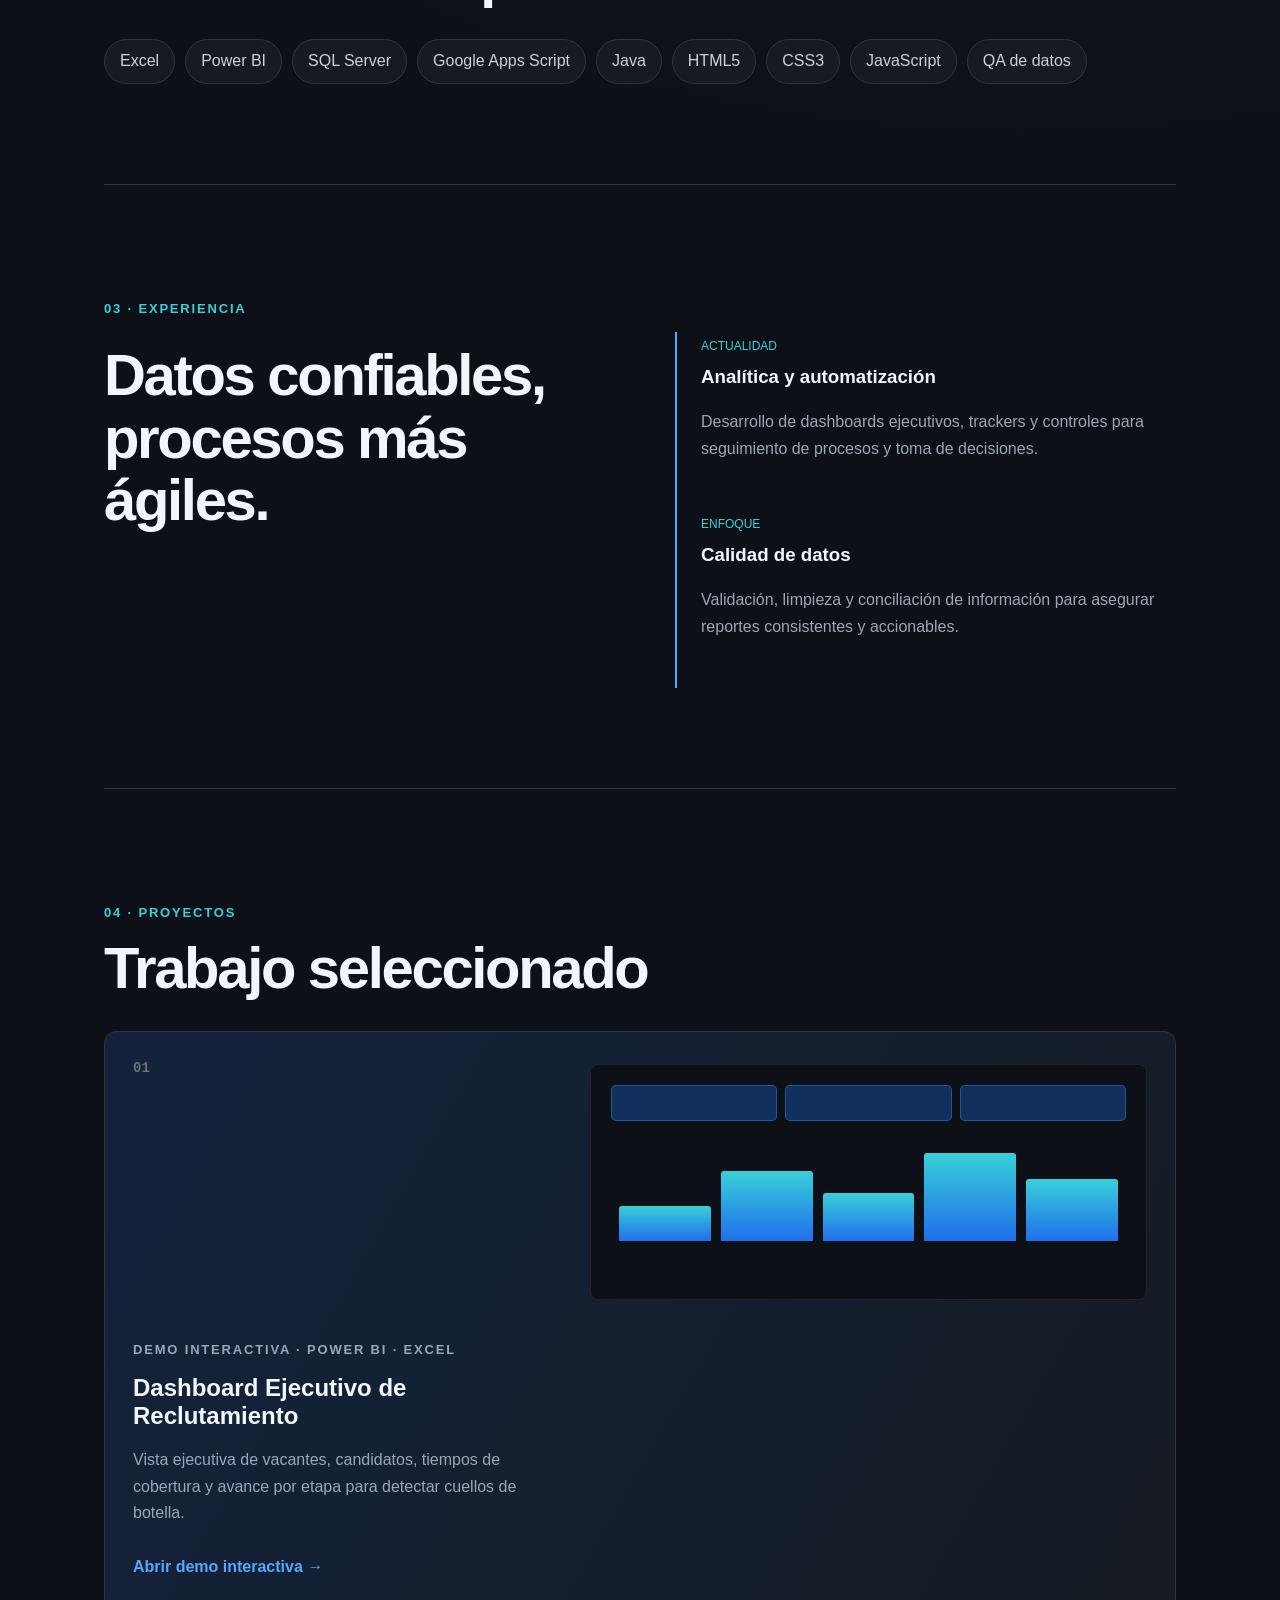
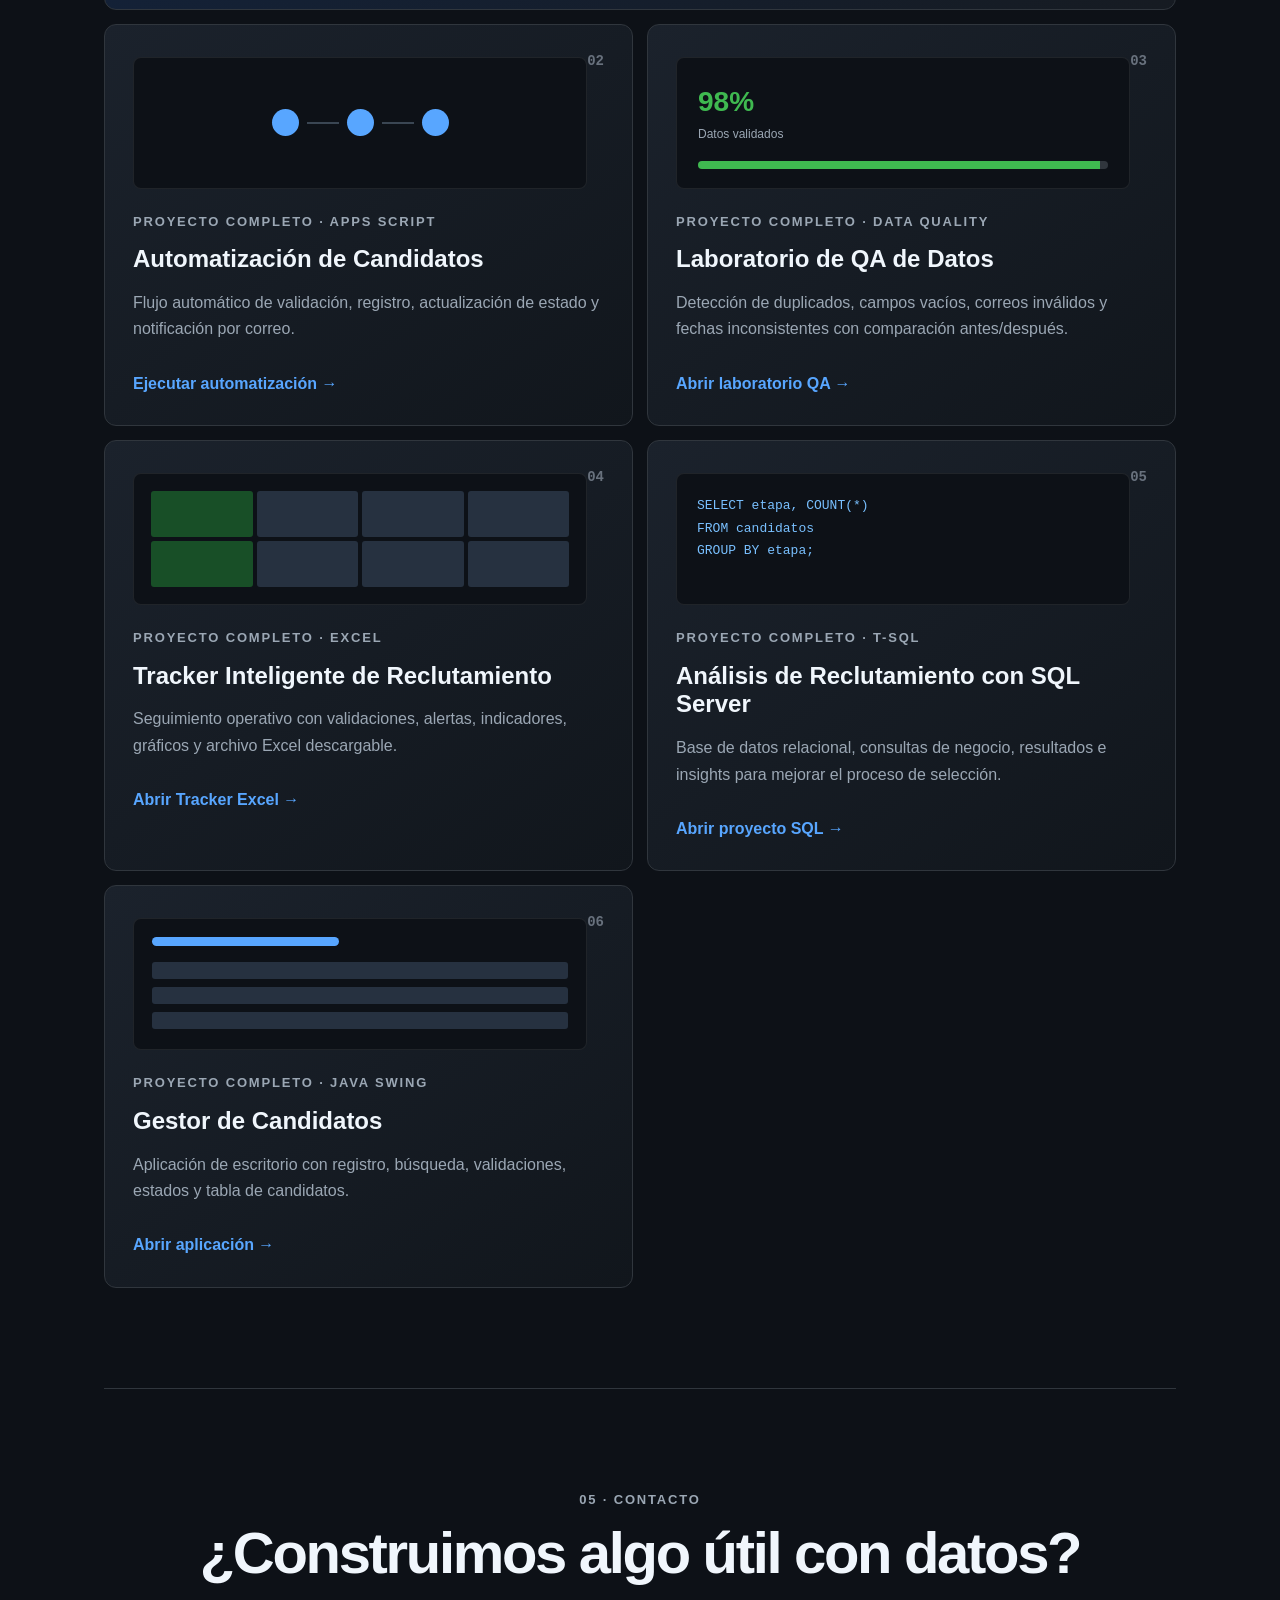
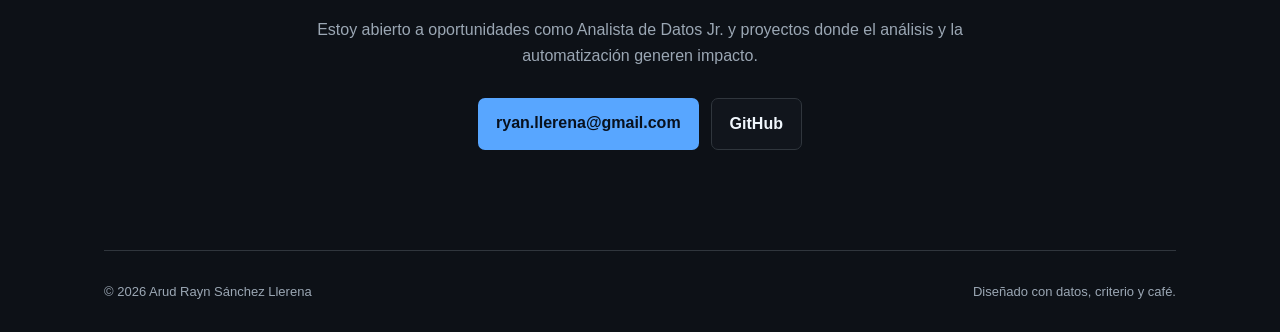
==== commit bbe7176e: "Añadir proyecto completo de Java Swing" ====
--- a/index.html
+++ b/index.html
@@ -19,7 +19,7 @@
       <article class="project" data-project="qa"><span class="num">03</span><div class="project-preview quality"><b>98%</b><span>Datos validados</span><i></i></div><p class="tag">Proyecto completo · Data Quality</p><h3>Laboratorio de QA de Datos</h3><p>Detección de duplicados, campos vacíos, correos inválidos y fechas inconsistentes con comparación antes/después.</p><a class="open-demo" href="qa-project.html">Abrir laboratorio QA →</a></article>
       <article class="project" data-project="excel"><span class="num">04</span><div class="project-preview sheet"><i></i><i></i><i></i><i></i><i></i><i></i><i></i><i></i></div><p class="tag">Proyecto completo · Excel</p><h3>Tracker Inteligente de Reclutamiento</h3><p>Seguimiento operativo con validaciones, alertas, indicadores, gráficos y archivo Excel descargable.</p><a class="open-demo" href="tracker.html">Abrir Tracker Excel →</a></article>
       <article class="project" data-project="sql"><span class="num">05</span><div class="project-preview code"><code>SELECT etapa, COUNT(*)<br>FROM candidatos<br>GROUP BY etapa;</code></div><p class="tag">Proyecto completo · T-SQL</p><h3>Análisis de Reclutamiento con SQL Server</h3><p>Base de datos relacional, consultas de negocio, resultados e insights para mejorar el proceso de selección.</p><a class="open-demo" href="sql-project.html">Abrir proyecto SQL →</a></article>
-      <article class="project" data-project="java"><span class="num">06</span><div class="project-preview window"><i></i><div><b></b><b></b><b></b></div></div><p class="tag">Java</p><h3>Aplicación Java Swing</h3><p>Interfaz de escritorio con lógica de negocio, formularios y gestión estructurada de información.</p><button class="view-project">Ver proyecto →</button></article>
+      <article class="project" data-project="java"><span class="num">06</span><div class="project-preview window"><i></i><div><b></b><b></b><b></b></div></div><p class="tag">Proyecto completo · Java Swing</p><h3>Gestor de Candidatos</h3><p>Aplicación de escritorio con registro, búsqueda, validaciones, estados y tabla de candidatos.</p><a class="open-demo" href="java-project.html">Abrir aplicación →</a></article>
     </div></section>
     <dialog id="project-dialog"><button class="close" aria-label="Cerrar">×</button><p class="kicker" id="modal-tag"></p><h2 id="modal-title"></h2><p id="modal-description"></p><div class="case-grid"><div><small>Objetivo</small><p id="modal-objective"></p></div><div><small>Proceso</small><p id="modal-process"></p></div><div><small>Herramientas</small><p id="modal-tools"></p></div></div><p class="demo-note">Caso demostrativo del portafolio. Las capturas y archivos reales se pueden incorporar después.</p></dialog>
     <section id="contacto" class="contact"><p class="kicker">05 · Contacto</p><h2>¿Construimos algo útil con datos?</h2><p>Estoy abierto a oportunidades como Analista de Datos Jr. y proyectos donde el análisis y la automatización generen impacto.</p><div class="actions"><a class="primary" href="mailto:ryan.llerena@gmail.com">ryan.llerena@gmail.com</a><a class="secondary" href="https://github.com/ryanllerena-oss" target="_blank" rel="noreferrer">GitHub</a></div></section>
